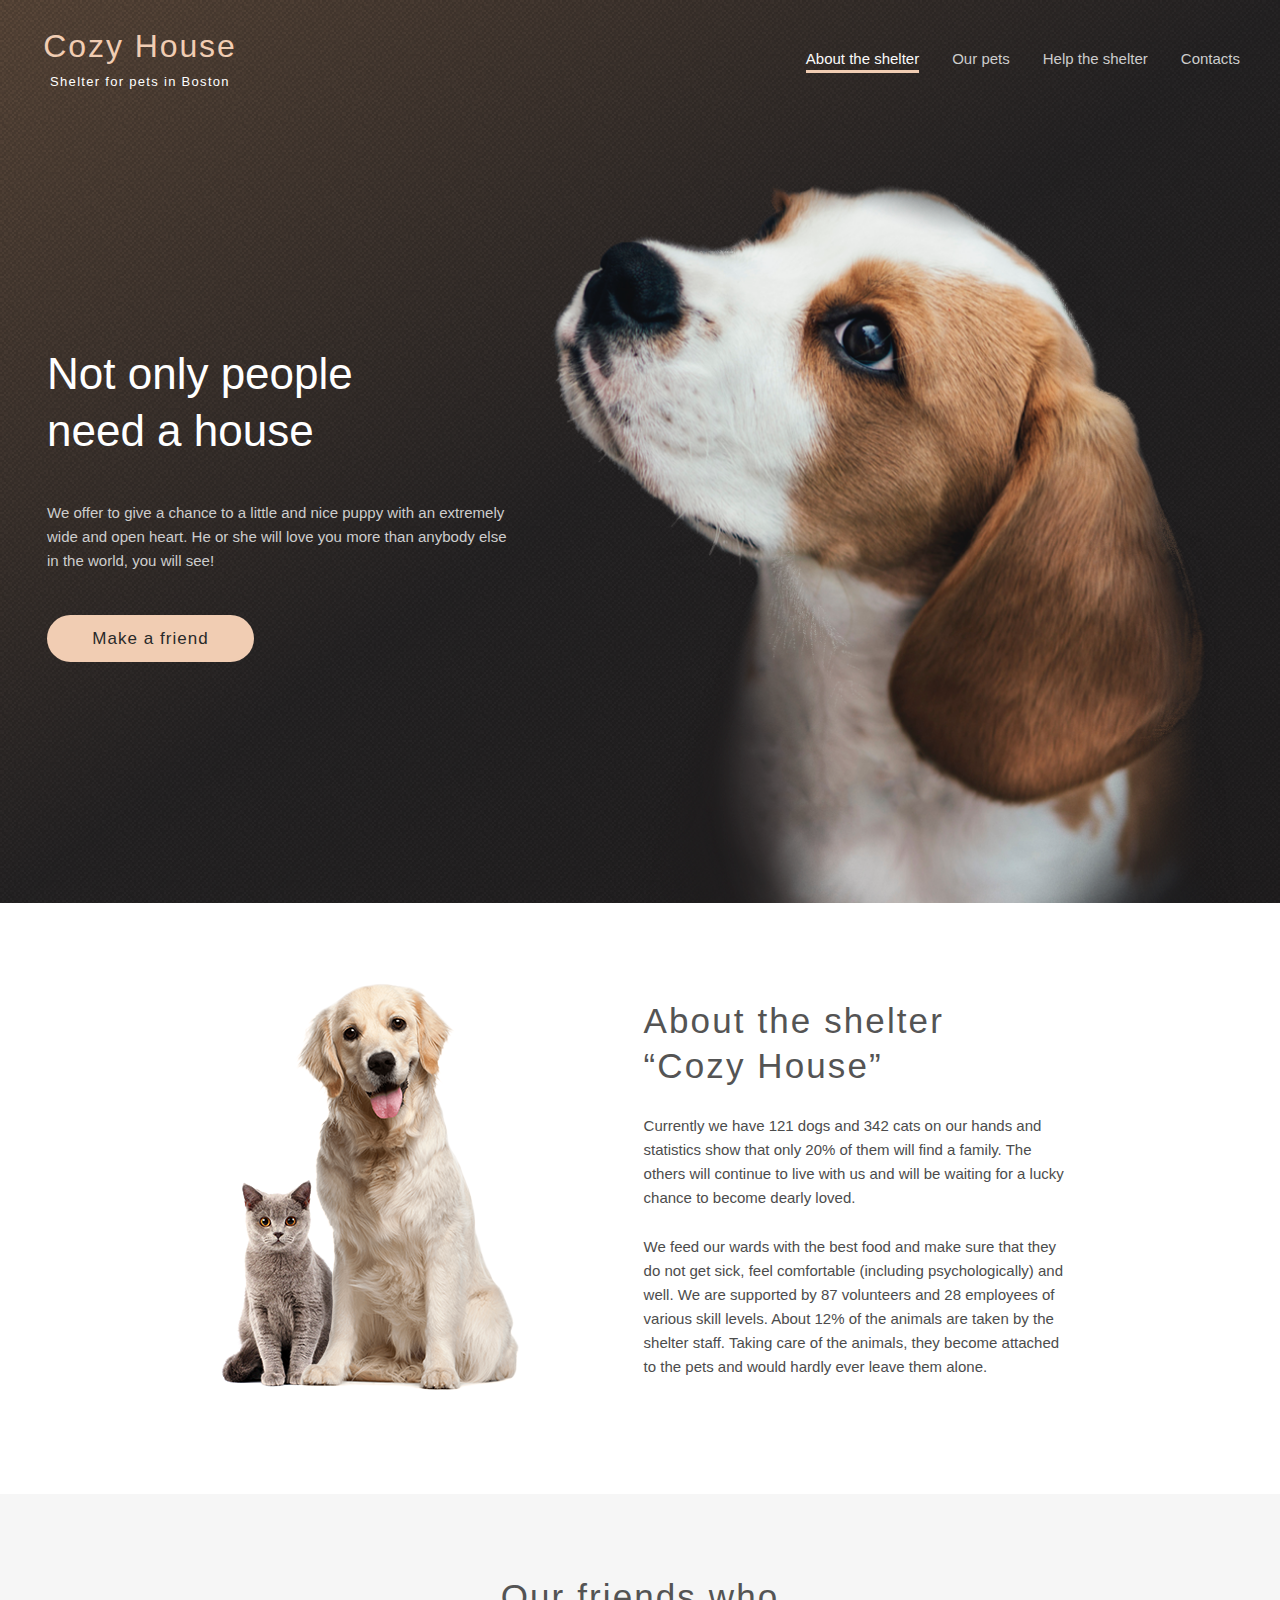
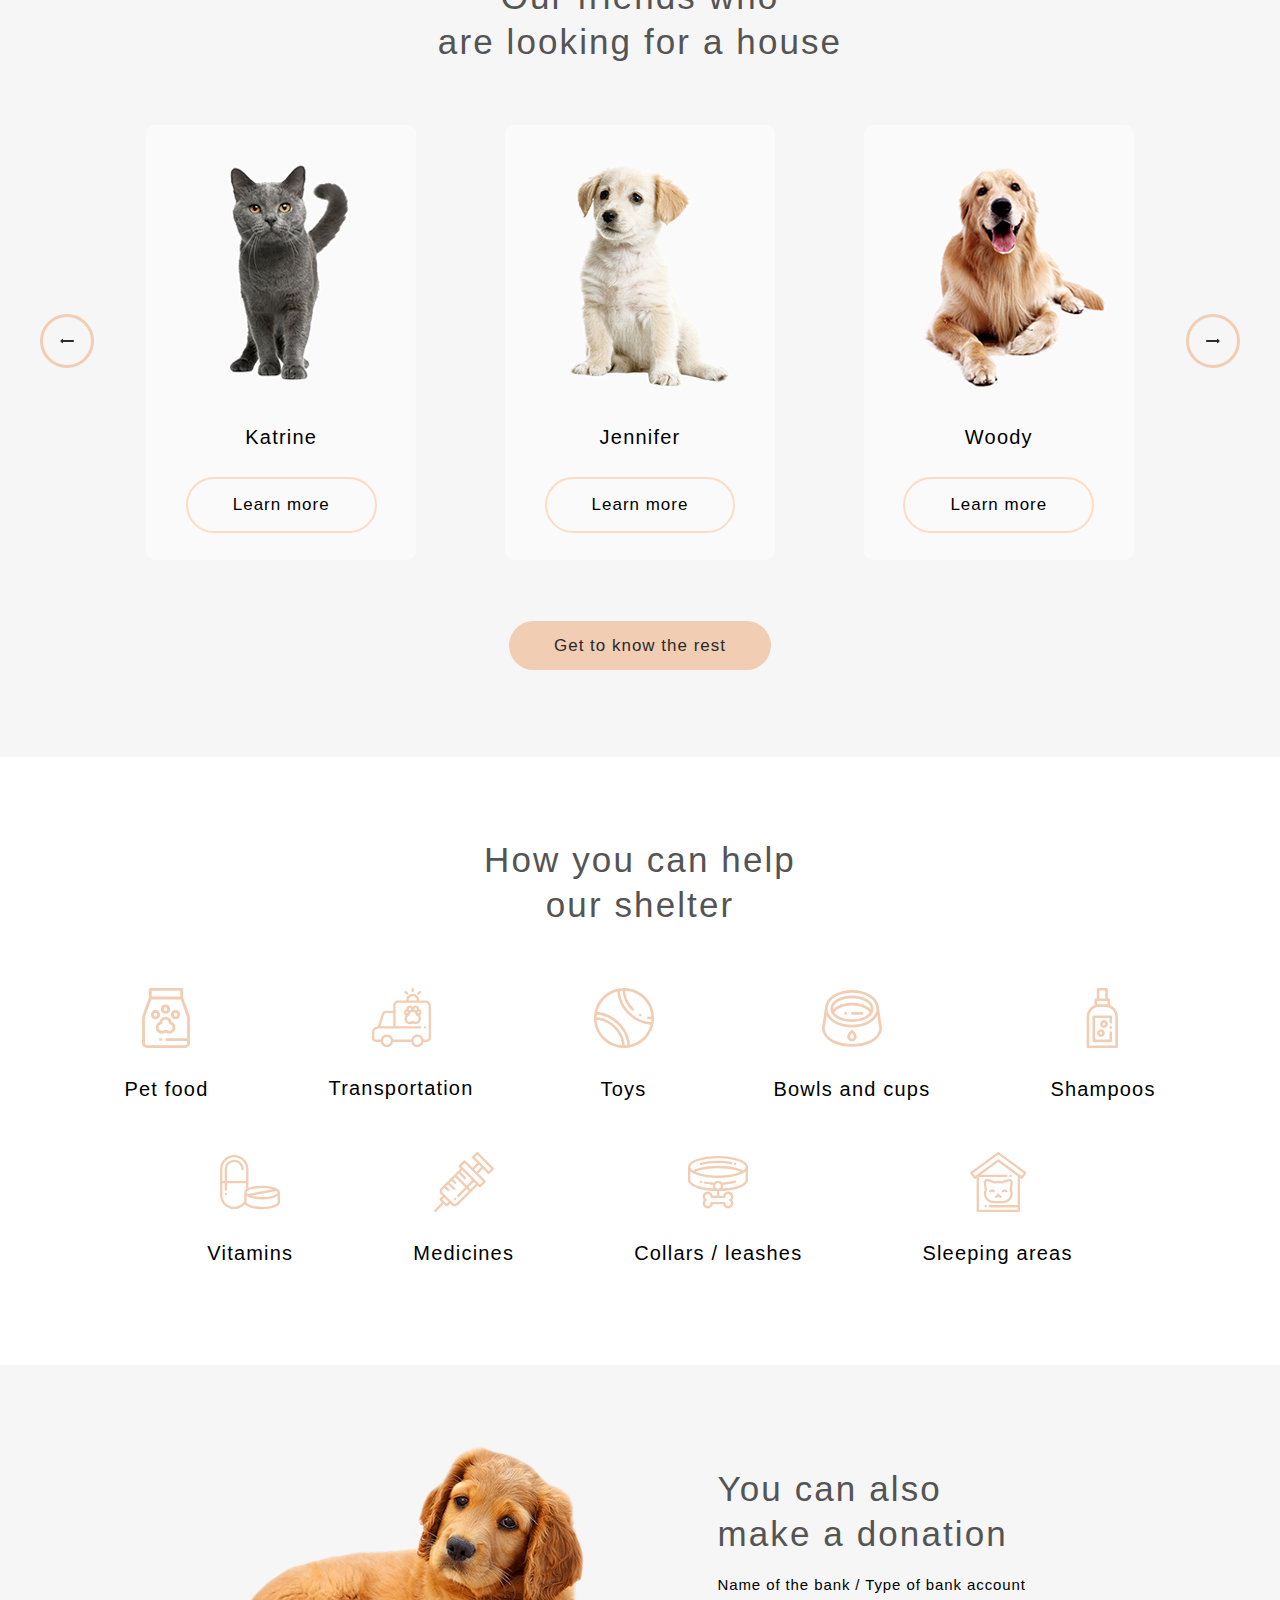
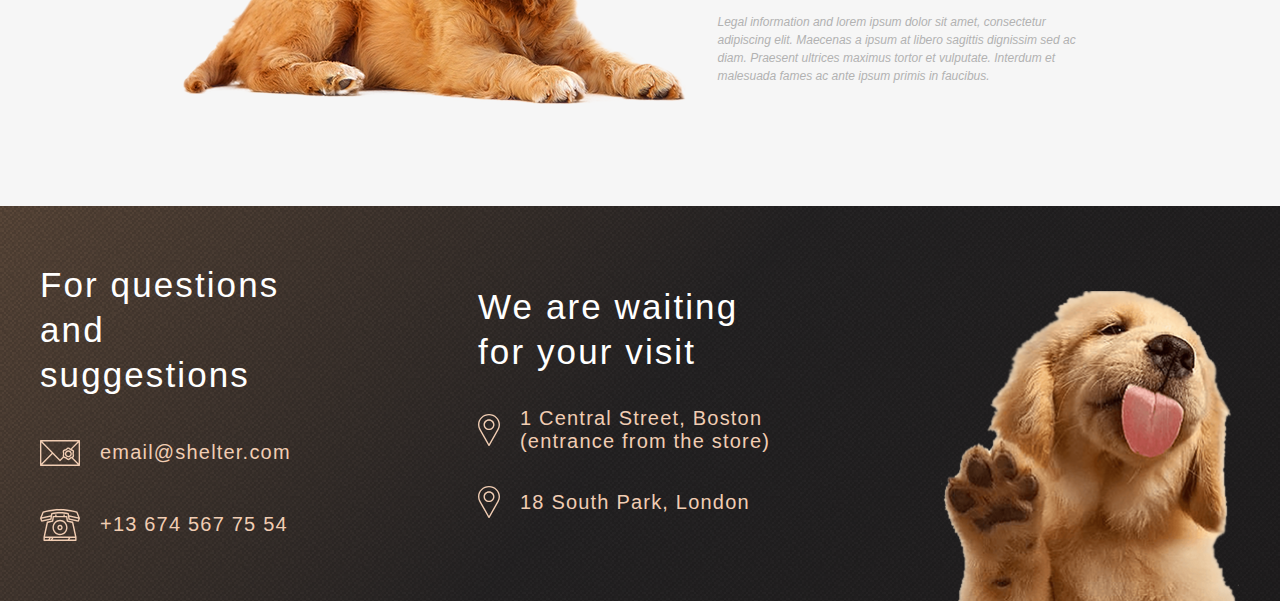
==== index.html @ 0a78c494 "feat:add adaptive for the block ourFriends 768px and update ourFriends.scss" ====
<!DOCTYPE html>
<html lang="en">
	<head>
		<meta charset="UTF-8">
		<meta http-equiv="X-UA-Compatible" content="IE=edge">
		<meta name="viewport" content="width=device-width, initial-scale=1.0">
		<title>Shelter</title>
		<link rel="icon" href="img/startScreen/start-screen-puppy.png">
		<link rel="stylesheet" href="src/styles/css/main.css">
		<script defer src="index.js"></script>
	</head>

	<body>
		<div class="wrapper">

			<section class="start__screen">
				<header class="header">
					<div class="container">
						<div class="header__wrapper">
							<div class="header__logo">
								<h1 class="header__title">Cozy House</h1>
								<p class="header__subtitle">Shelter for pets in Boston</p>
							</div>
							<nav class="menu">
								<ul class="menu__list">
									<li class="menu__item">
										<a href="#" class="menu__link active">About the shelter</a>
									</li>
									<li class="menu__item">
										<a href="index2.html" class="menu__link">Our pets</a>
									</li>
									<li class="menu__item">
										<a href="#Help" class="menu__link">Help the shelter</a>
									</li>
									<li class="menu__item">
										<a href="#Contacts" class="menu__link">Contacts</a>
									</li>
								</ul>
							</nav>
						</div>  <!-- /header__wrapper -->
					</div>  <!-- /container -->
				</header>

				<div class="start__screen__content">
					<div class="container">
						<div class="start__screen-display">
							<div class="start__screen__left">
							<h2 class="start__screen__title">Not only people need a house</h2>
							<p class="start__screen-text">We offer to give a chance to a little and nice puppy with an extremely wide and open heart. He or she will love you more than anybody else in the world, you will see!</p>
							<a href="#scrollFriends" class="start__screen-btn">Make a friend</a>
							</div>
							<div class="start__screen__right">
							<img class="start__screen__img" src="img/startScreen/start-screen-puppy.png" alt="">
							</div>
						</div>
					</div>  <!-- /container -->
				</div>  <!-- /start__screen__content -->
			</section>  <!-- /start__screen -->
			
			<main>
				<section class="about marginBlockDef">
					<div class="container">
						<div class="about__content">
							<div class="about__left">
								<img class="about__img" src="img/about/about-pets.png" alt="" >
							</div>
							<div class="about__right">
								<h3 class="about__title defaultTitle">About the shelter<br>“Cozy House”</h3>
								<p class="about__text">Currently we have 121 dogs and 342 cats on our hands and statistics show that only 20% of them will find a family. The others will continue to live with us and will be waiting for a lucky chance to become dearly loved.</p>
								<p class="about__text">We feed our wards with the best food and make sure that they do not get sick, feel comfortable (including psychologically) and well. We are supported by 87 volunteers and 28 employees of various skill levels. About 12% of the animals are taken by the shelter staff. Taking care of the animals, they become attached to the pets and would hardly ever leave them alone.</p>
							</div>
						</div>
					</div>  <!-- /container -->
				</section>

				<section class="ourFriends marginBlockDef" id="scrollFriends">
					<div class="container">
						<div class="ourFriends__content">
							<h3 class="ourFriends__title defaultTitle">
								Our friends who<br>are looking for a house</h3>
							
								<div class="ourFriends__slider">
								<div class="ourFriends__arrow-left">
									<img class="ourFriends__arrow" src="img/ourFriends/Arrow.svg" alt="">
								</div>
								<div class="ourFriends__items-position">
									<div class="ourFriends__item">
										<img class="ourFriends__item__img" src="img/ourFriends/katrine.png" alt="">
										<div class="ourFriends__item__title">Katrine</div>
										<button class="ourFriends__item__btn">Learn more</button>
									</div>
									<div class="ourFriends__item">
										<img class="ourFriends__item__img" src="img/ourFriends/jennifer.png" alt="">
										<div class="ourFriends__item__title">Jennifer</div>
										<button class="ourFriends__item__btn">Learn more</button>
									</div>
									<div class="ourFriends__item">
										<img class="ourFriends__item__img" src="img/ourFriends/woody.png" alt="">
										<div class="ourFriends__item__title">Woody</div>
										<button class="ourFriends__item__btn">Learn more</button>
									</div>
								</div>  <!-- /ourFriends__items-position -->
								<div class="ourFriends__arrow-right">
									<img class="ourFriends__arrow deg" src="img/ourFriends/Arrow.svg" alt="">
								</div>
							</div>  <!-- /ourFriends__slider -->

							<a href="index2.html" class="ourFriends__btn">Get to know the rest</a>
						</div>  <!-- /ourFriends__content -->
					</div>  <!-- /container -->
				</section>
			
				<section class="help marginBlockDef" id="Help">
					<div class="container">
						<div class="help__content">
							<h3 class="help__title defaultTitle">
								How you can help<br>our shelter</h3>
							<div class="help__list">
								<div class="help__item">
									<img class="help__item__img" src="img/help/pet-food.svg" alt="">
									<h4 class="help__item__title">Pet food</h4>
								</div>
								<div class="help__item">
									<img class="help__item__img" src="img/help/icon-transportation.svg" alt="">
									<h4 class="help__item__title">Transportation</h4>
								</div>
								<div class="help__item">
									<img class="help__item__img" src="img/help/icon-toys.svg" alt="">
									<h4 class="help__item__title">Toys</h4>
								</div>
								<div class="help__item">
									<img class="help__item__img" src="img/help/icon-bowls-and-cups.svg" alt="">
									<h4 class="help__item__title">Bowls and cups</h4>
								</div>
								<div class="help__item">
									<img class="help__item__img" src="img/help/icon-shampoos.svg" alt="">
									<h4 class="help__item__title">Shampoos</h4>
								</div>
								<div class="help__item">
									<img class="help__item__img" src="img/help/icon-vitamins.svg" alt="">
									<h4 class="help__item__title">Vitamins</h4>
								</div>
								<div class="help__item">
									<img class="help__item__img" src="img/help/icon-medicines.svg" alt="">
									<h4 class="help__item__title">Medicines</h4>
								</div>
								<div class="help__item">
									<img class="help__item__img" src="img/help/icon-collars-leashes.svg" alt="">
									<h4 class="help__item__title">Collars / leashes</h4>
								</div>
								<div class="help__item">
									<img class="help__item__img" src="img/help/icon-sleeping-area.svg" alt="">
									<h4 class="help__item__title">Sleeping areas</h4>
								</div>
							</div>  <!-- /help__list -->
						</div>  <!-- /help__content -->
					</div>  <!-- /container -->
				</section>
				
				<section class="inAddition marginBlockDef">
					<div class="container">
						<div class="inAddition__content">
							<img class="inAddition__img" src="img/donation/donationDog.png" alt="" >
							<div class="inAddition__right">
								<h3 class="inAddition__title defaultTitle">
									You can also<br>make a donation
								</h3>
								<h5 class="inAddition__subtitle">Name of the bank / Type of bank account</h5>
								<!-- <a href="#" class="inAddition__card">
									<div class="inAddition__card__content">
										<div class="inAddition__card__icon">
											<img src="img/donation/credit-card.svg" alt="">
										</div>
										<div class="inAddition__card__num">
											8380 2880 8028 8791 7435
										</div>
									</div>
								</a> -->
								<div class="inAddition__text">Legal information and lorem ipsum dolor sit amet, consectetur adipiscing elit. Maecenas a ipsum at libero sagittis dignissim sed ac diam. Praesent ultrices maximus tortor et vulputate. Interdum et malesuada fames ac ante ipsum primis in faucibus.</div>
							</div>
						</div>  <!-- /inAddition__content -->
					</div>  <!-- /container -->
				</section>
			</main>
			
			<footer class="footer" id="Contacts">
				<div class="container">
					<div class="footer__position">
						<div class="footer__content">
							<div class="footer__contacts footerBlockDef">
								<h3 class="footer__title">For questions and suggestions</h3>
								<a class="footer__linkEmail footerPosDef" href="https://www.google.com/intl/ru/gmail/about/" target="_blank">
									<img  src="img/footer/icon-email.svg" alt="">
									<span class="footerStyleDef">email@shelter.com</span>
								</a>
								<a class="footer__phone footerPosDef" href="tel:+13-674-567-75-54">
									<img src="img/footer/phone.svg" alt="">
									<span class="footerStyleDef">+13 674 567 75 54</span>
								</a>
							</div>  <!-- /footer__contacts -->

							<div class="footer__location footerBlockDef">
								<div class="footer__title">We are waiting for your visit</div>
								<a class="footer__map footerPosDef" href="https://goo.gl/maps/uizAPUXCWnjYLQ96A?coh=178572&entry=tt" target="_blank">
									<img src="img/footer/map.svg" alt="">
									<span class="footerStyleDef">1 Central Street, Boston (entrance from the store)</span>
								</a>
								<a class="footer__map footerPosDef" href="https://goo.gl/maps/QBMm5gPeqRqjn1DJ7?coh=178572&entry=tt" target="_blank">
									<img src="img/footer/map.svg" alt="">
									<span class="footerStyleDef">18 South Park, London</span>
								</a>
							</div>  <!-- /footer__location -->
						</div>  <!-- /footer__content -->
						<img class="footer__img" src="img/footer/footer-puppy.png" alt="">
					</div>  <!-- /footer__position -->
				</div>  <!-- /container -->
			</footer>

		</div>  <!-- /wrapper -->
	</body>
</html>
---- src/styles/css/main.css ----
html {
  scroll-behavior: smooth;
}

body {
  font-family: Georgia, sans-serif;
  line-height: 1;
}

* {
  padding: 0;
  margin: 0;
  border: 0;
}

*, *:before, *:after {
  box-sizing: border-box;
}

input, button, textarea {
  font-family: inherit;
}

button {
  cursor: pointer;
}

ul li {
  list-style: none;
}

h1, h2, h3, h4, h5, h6 {
  font-size: inherit;
}

a, a:visited {
  text-decoration: none;
  cursor: pointer;
}

p {
  width: auto;
}

.container {
  max-width: 1280px;
  padding: 0 40px;
  margin: 0 auto;
}

.marginBlockDef {
  padding: 80px 0 100px;
}

.defaultTitle {
  font-size: 2.1875rem;
  font-weight: 400;
  line-height: 130%;
  letter-spacing: 0.06em;
  color: #545454;
}

.deg {
  transform: rotate(180deg);
}

.footerBlockDef {
  margin-top: 16px;
}

.footerPosDef {
  display: flex;
  align-items: center;
  color: #F1CDB3;
}

.footerStyleDef {
  margin-left: 20px;
  font-size: 20px;
  font-weight: 400;
  line-height: 23px;
  letter-spacing: 0.06em;
}

.header {
  padding-top: 29px;
}
.header__wrapper {
  display: flex;
  justify-content: space-between;
  align-items: center;
}
.header__logo {
  text-align: center;
  width: 200px;
  height: 60px;
}
.header__title {
  font-size: 32px;
  line-height: 1.1;
  letter-spacing: 0.06em;
  font-weight: 400;
  color: #F1CDB3;
  margin-bottom: 11px;
}
.header__title_mainPets-color a {
  color: #545454;
}
.header__subtitle {
  font-family: Arial, sans-serif;
  color: #fff;
  font-size: 13px;
  letter-spacing: 0.1em;
}
.header__subtitle_mainPets-color a {
  color: #292929;
}

.menu__list {
  display: flex;
}
.menu__item {
  margin-right: 33px;
}
.menu__item:last-child {
  margin-right: 0;
}
.menu__item_mainPets-color {
  color: #545454;
}
.menu__link {
  font-family: Arial, sans-serif;
  font-size: 15px;
  color: #cdcdcd;
}
.menu__link:hover {
  color: #FAFAFA;
  transition: 0.3s;
}
.menu__link_mainPets-color {
  color: #545454;
}
.menu__link_mainPets-color:hover {
  color: #292929;
  transition: 0.3s;
}

.active {
  position: relative;
  color: #FAFAFA;
}
.active:after {
  content: "";
  position: absolute;
  display: block;
  margin-top: 3px;
  width: 100%;
  height: 3px;
  background-color: #F1CDB3;
}
.active_mainPets-color {
  color: #292929;
}

.start__screen {
  background: url("../../../img/header__startScreen/background__start.png"), linear-gradient(145deg, rgb(91, 72, 58), rgb(38, 36, 37), rgb(33, 31, 32));
}
.start__screen__content {
  padding-top: 60px;
}
.start__screen-display {
  display: flex;
  align-items: center;
}
.start__screen__left {
  width: 39%;
  margin: -45px 40px 0 7px;
}
.start__screen__title {
  font-size: 2.75rem;
  font-weight: 400;
  width: 85%;
  line-height: 130%;
  margin-bottom: 42px;
  color: #fff;
}
.start__screen-text {
  margin-bottom: 42px;
  font-size: 0.94rem;
  line-height: 160%;
  font-family: "Arial";
  color: #CDCDCD;
}
.start__screen-btn {
  display: block;
  width: 207px;
  padding: 15px 40px;
  border-radius: 100px;
  letter-spacing: 0.06em;
  font-size: 17px;
  text-align: center;
  color: #292929;
  background-color: #F1CDB3;
}
.start__screen-btn:hover {
  background-color: #FDDCC4;
  transition: 0.3s;
}
.start__screen__img {
  max-width: 100%;
  height: auto;
  margin-top: 34px;
  vertical-align: bottom;
}

.about__content {
  display: flex;
  justify-content: center;
  align-items: center;
}
.about__left {
  margin-left: 15%;
}
.about__img {
  height: auto;
  background-size: cover;
}
.about__right {
  margin: 0 0 0 10.3%;
}
.about__text {
  width: 71.3%;
  font-family: "Arial";
  font-size: 0.9375rem;
  color: #4C4C4C;
  margin-top: 25px;
  font-weight: 400;
  line-height: 160%;
}

.ourFriends {
  background-color: #F6F6F6;
}
.ourFriends__content {
  text-align: center;
}
.ourFriends__title {
  margin: 0 auto 60px;
}
.ourFriends__slider {
  display: flex;
  justify-content: space-between;
  align-items: center;
  margin-bottom: 75px;
}
.ourFriends__arrow {
  border: 3px solid #F1CDB3;
  padding: 21px 17px;
  border-radius: 100px;
  cursor: pointer;
}
.ourFriends__arrow:hover {
  background-color: #F1CDB3;
  transition: 0.3s;
}
.ourFriends__items-position {
  display: flex;
  gap: 0 20px;
  width: 82.3%;
  height: 435px;
  justify-content: space-between;
  overflow: hidden;
}
.ourFriends__item {
  min-width: 270px;
  border-radius: 9px;
  text-align: center;
  background-color: #FAFAFA;
}
.ourFriends__item:hover {
  background-color: #fff;
  transition: 0.3s;
}
.ourFriends__item:hover .ourFriends__item__btn {
  background-color: #FDDCC4;
  transition: 0.3s;
}
.ourFriends__item__img {
  max-width: 100%;
  height: auto;
  background-size: cover;
}
.ourFriends__item__title {
  font-size: 1.25rem;
  line-height: 23px;
  letter-spacing: 0.06em;
  margin: 28px 0;
}
.ourFriends__item__btn {
  font-size: 1.06rem;
  line-height: 22px;
  letter-spacing: 0.06em;
  padding: 15px 45px;
  margin-bottom: 30px;
  background-color: #FAFAFA;
  border: 2px solid #FDDCC4;
  border-radius: 100px;
}
.ourFriends__btn {
  font-size: 1.06rem;
  line-height: 130%;
  letter-spacing: 0.06em;
  width: 265px;
  padding: 15px 45px;
  background-color: #F1CDB3;
  color: #292929;
  border-radius: 100px;
}
.ourFriends__btn:hover {
  background-color: #FDDCC4;
  transition: 0.3s;
}

.help__title {
  text-align: center;
  margin-bottom: 60px;
}
.help__list {
  display: flex;
  flex-wrap: wrap;
  gap: 51px 120px;
  justify-content: center;
}
.help__item {
  display: flex;
  flex-direction: column;
  align-items: center;
}
.help__item__img {
  margin-bottom: 30px;
  background-size: cover;
  max-width: 60px;
}
.help__item__title {
  font-size: 20px;
  line-height: 115%;
  letter-spacing: 0.06em;
  font-weight: 400;
}

.inAddition {
  background-color: #F6F6F6;
}
.inAddition__content {
  width: 100%;
  display: flex;
  justify-content: center;
  align-items: center;
}
.inAddition__img {
  max-width: 100%;
  height: auto;
  background-size: cover;
  margin-left: -20px;
}
.inAddition__right {
  max-width: 30%;
  margin-left: 30px;
}
.inAddition__subtitle {
  font-size: 15px;
  font-weight: 400;
  line-height: 110%;
  letter-spacing: 0.06em;
  margin: 20px 0;
}
.inAddition__card {
  display: inline-block;
  background-color: #F1CDB3;
  color: #545454;
  width: 349px;
  height: 43px;
  border-radius: 9px;
  margin-bottom: 20px;
  cursor: pointer;
}
.inAddition__card:hover {
  background-color: #FDDCC4;
  transition: 0.3s;
}
.inAddition__card__content {
  display: flex;
  width: 100%;
  padding: 10px 15px;
}
.inAddition__card__num {
  font-size: 20px;
  font-weight: 400;
  line-height: 23px;
  letter-spacing: 0.06em;
  margin-left: 14px;
}
.inAddition__text {
  font-family: Arial;
  font-size: 12px;
  font-style: italic;
  font-weight: 400;
  line-height: 18px;
  color: #B2B2B2;
}

.footer {
  background: url("../../../img/header__startScreen/background__start.png"), linear-gradient(130deg, rgb(91, 72, 58), rgb(38, 36, 37), rgb(33, 31, 32));
}
.footer__position {
  display: flex;
  justify-content: space-between;
  align-items: flex-end;
}
.footer__content {
  display: flex;
  justify-content: space-between;
  align-items: center;
  width: 740px;
  padding: 40px 0 60px;
}
.footer__contacts {
  max-width: 279px;
}
.footer__title {
  font-size: 35px;
  font-weight: 400;
  line-height: 45px;
  letter-spacing: 0.06em;
  color: #fff;
}
.footer__linkEmail {
  margin: 40px 0;
}
.footer__location {
  max-width: 302px;
}
.footer__map {
  margin: 33px 0;
}
.footer__map:last-child {
  margin-bottom: 0px;
}
.footer__img {
  max-width: 100%;
  max-height: 310px;
  vertical-align: bottom;
  background-size: cover;
}

@media screen and (max-width: 1112px) {
  .ourFriends__items-position {
    flex-wrap: wrap;
  }
  .ourFriends__items-position {
    width: 581px;
  }
}
@media screen and (max-width: 1000px) {
  .about__left {
    margin-left: 10%;
  }
}
@media screen and (max-width: 900px) {
  .about__left {
    margin-left: 8%;
  }
  .about__text {
    width: 90%;
  }
}
@media screen and (max-width: 800px) {
  .container {
    padding: 0 30px;
  }
  .about__left {
    margin-left: 5%;
  }
}
@media screen and (max-width: 768px) {
  .container {
    padding: 0 30px;
  }
  .start__screen-display {
    display: block;
  }
  .start__screen__left {
    width: 65%;
    margin: 0 18.05% 105px;
  }
  .start__screen-text {
    margin-bottom: 45px;
  }
  .start__screen-btn {
    margin: 0 auto;
  }
  .start__screen__img {
    width: 80%;
    margin: 0 0 0 20%;
    height: auto;
    vertical-align: bottom;
  }
  .about__content {
    display: flex;
    flex-direction: column;
  }
  .about__left {
    order: 2;
    margin-left: 0;
  }
  .about__right {
    order: 1;
    margin: 0 20% 80px;
  }
  .about__text {
    width: 100%;
  }
}
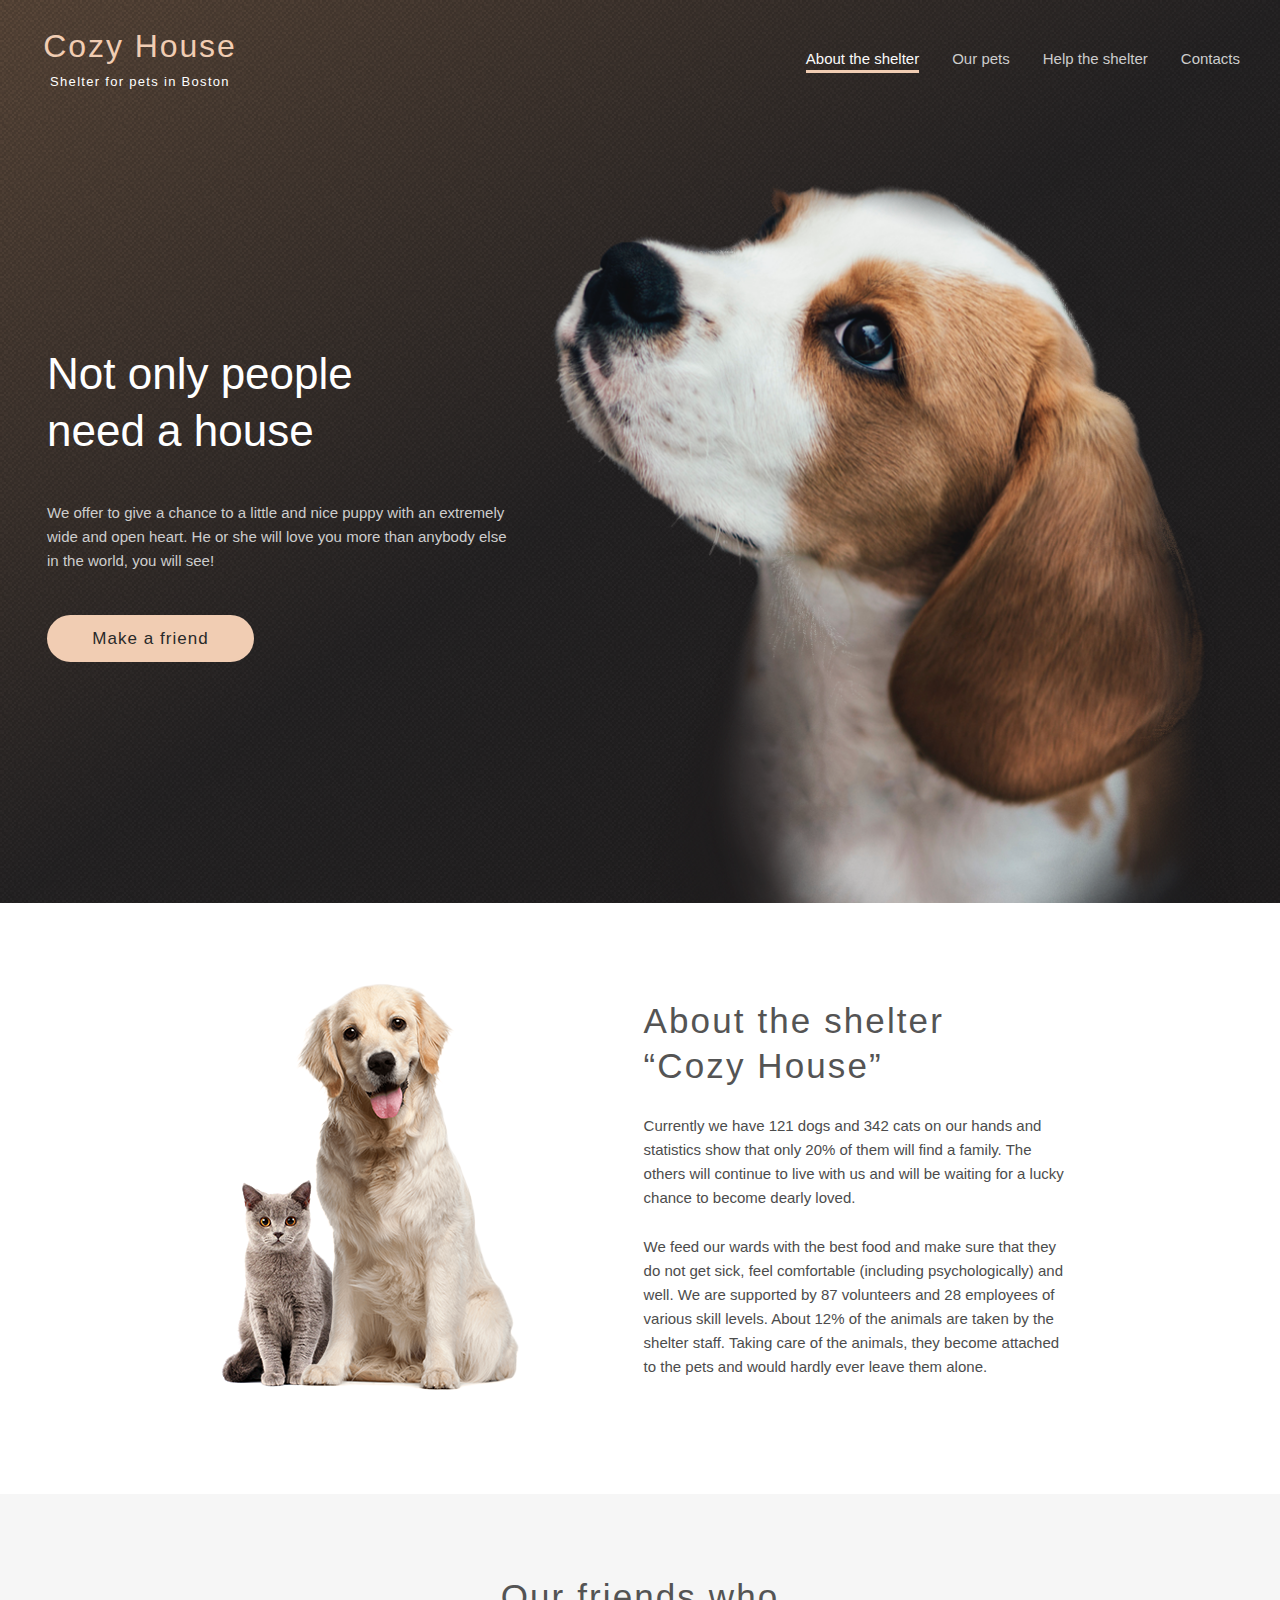
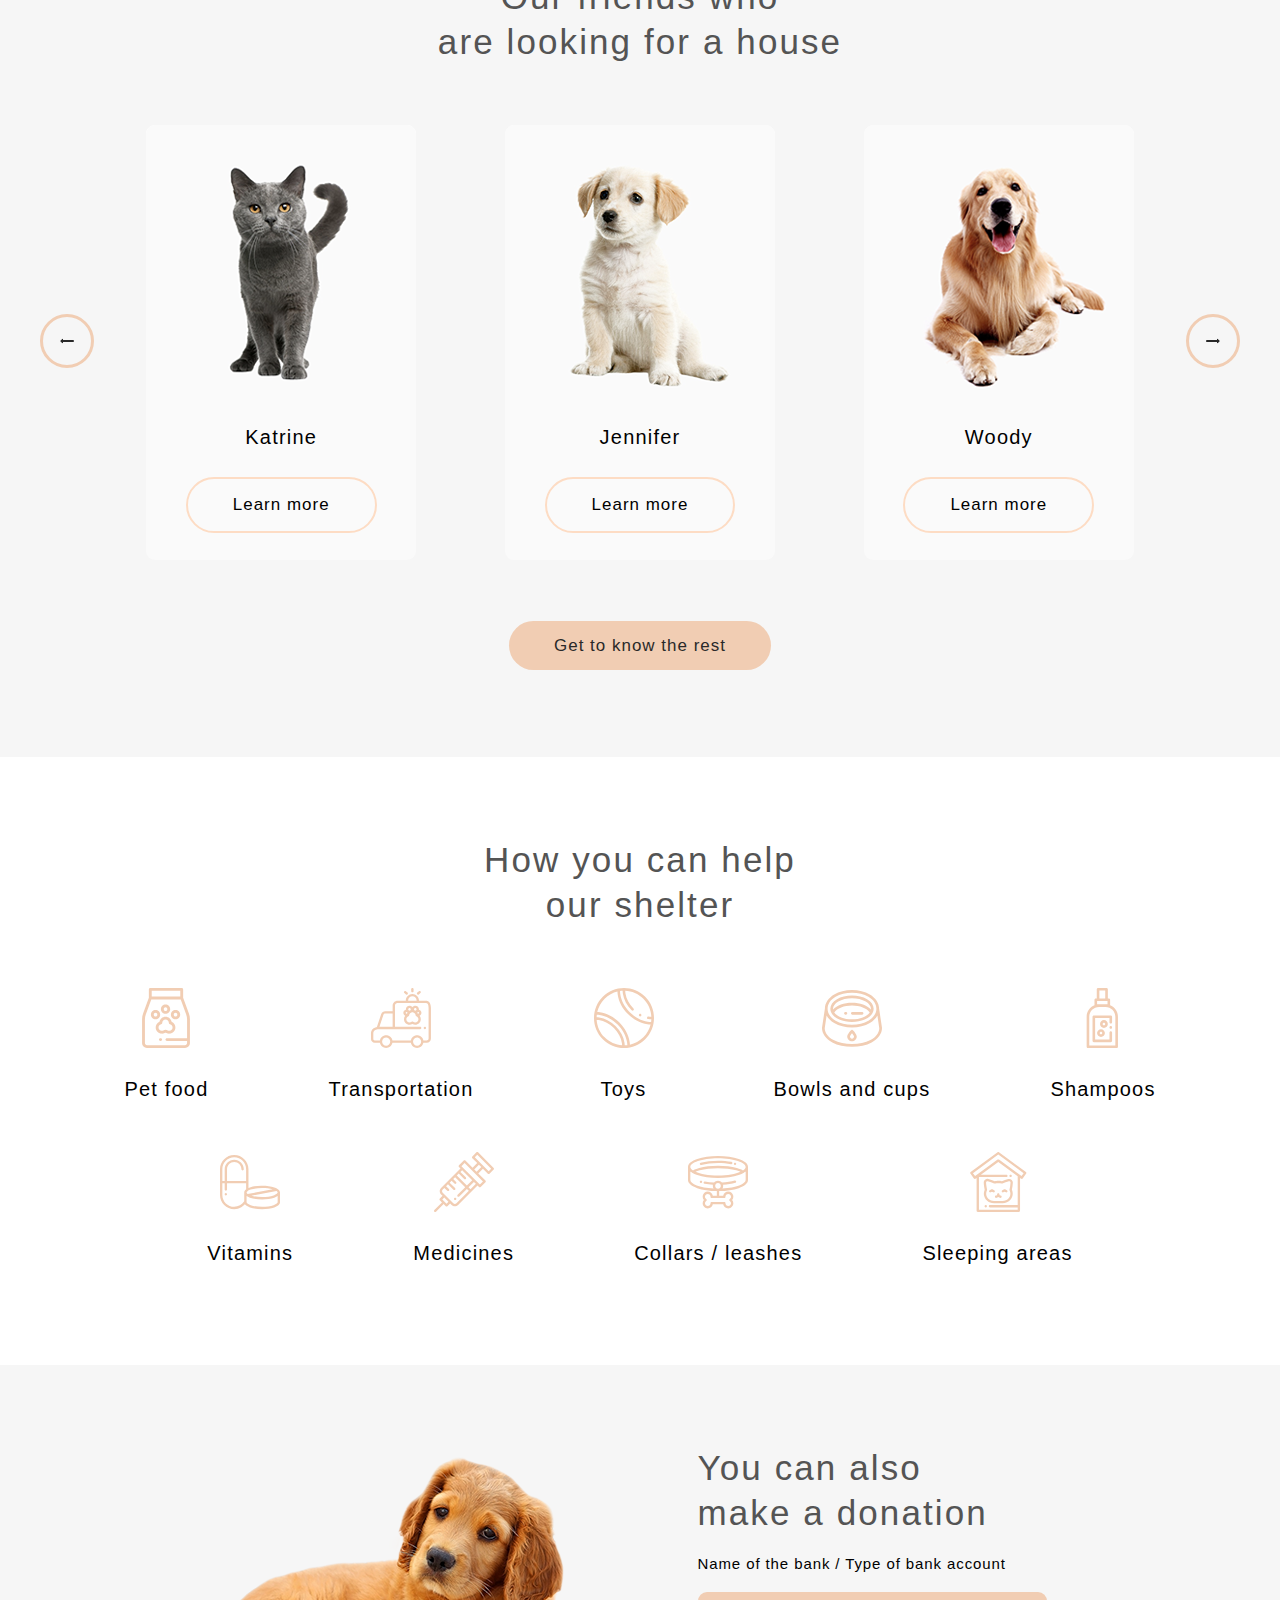
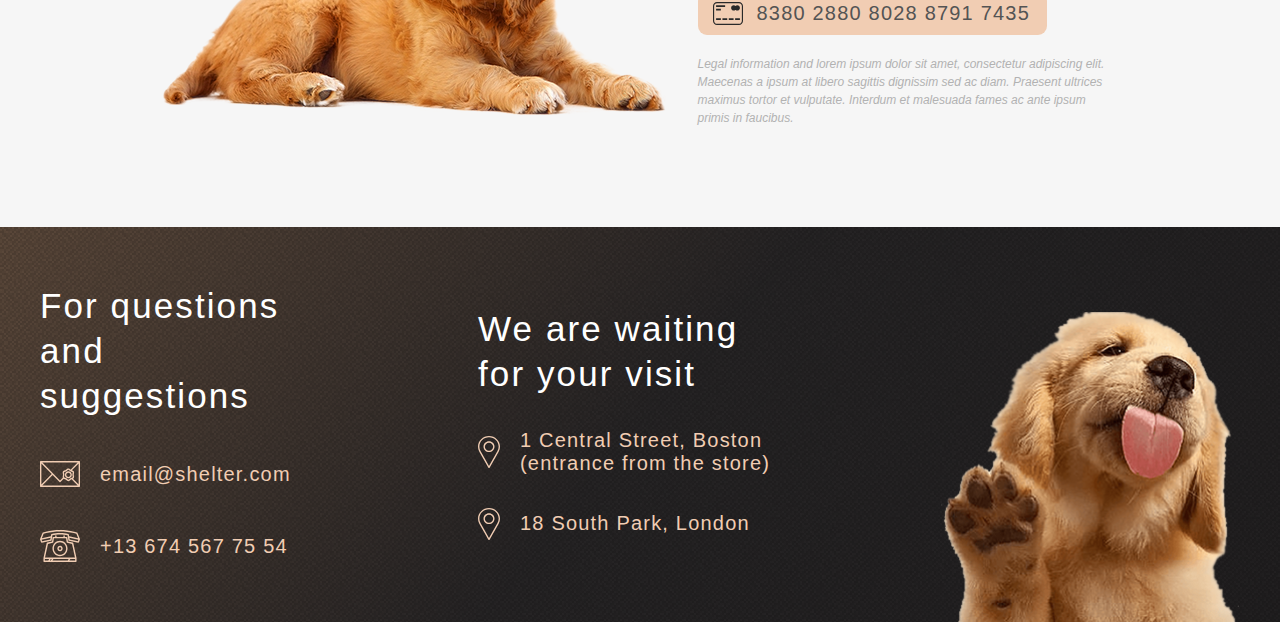
==== commit 7775de37: "feat: add adaptive for the block inAddition 768px and update _inAddition.scss" ====
--- a/index.html
+++ b/index.html
@@ -166,7 +166,7 @@
 									You can also<br>make a donation
 								</h3>
 								<h5 class="inAddition__subtitle">Name of the bank / Type of bank account</h5>
-								<!-- <a href="#" class="inAddition__card">
+								<a href="#" class="inAddition__card">
 									<div class="inAddition__card__content">
 										<div class="inAddition__card__icon">
 											<img src="img/donation/credit-card.svg" alt="">
@@ -175,7 +175,7 @@
 											8380 2880 8028 8791 7435
 										</div>
 									</div>
-								</a> -->
+								</a>
 								<div class="inAddition__text">Legal information and lorem ipsum dolor sit amet, consectetur adipiscing elit. Maecenas a ipsum at libero sagittis dignissim sed ac diam. Praesent ultrices maximus tortor et vulputate. Interdum et malesuada fames ac ante ipsum primis in faucibus.</div>
 							</div>
 						</div>  <!-- /inAddition__content -->
--- a/src/styles/css/main.css
+++ b/src/styles/css/main.css
@@ -339,10 +339,10 @@
 .help__item__img {
   margin-bottom: 30px;
   background-size: cover;
-  max-width: 60px;
+  max-width: 100%;
 }
 .help__item__title {
-  font-size: 20px;
+  font-size: 1.25rem;
   line-height: 115%;
   letter-spacing: 0.06em;
   font-weight: 400;
@@ -354,6 +354,7 @@
 .inAddition__content {
   width: 100%;
   display: flex;
+  gap: 0 30px;
   justify-content: center;
   align-items: center;
 }
@@ -361,14 +362,12 @@
   max-width: 100%;
   height: auto;
   background-size: cover;
-  margin-left: -20px;
 }
 .inAddition__right {
-  max-width: 30%;
-  margin-left: 30px;
+  width: 35%;
 }
 .inAddition__subtitle {
-  font-size: 15px;
+  font-size: 0.9375rem;
   font-weight: 400;
   line-height: 110%;
   letter-spacing: 0.06em;
@@ -394,18 +393,19 @@
   padding: 10px 15px;
 }
 .inAddition__card__num {
-  font-size: 20px;
-  font-weight: 400;
-  line-height: 23px;
+  font-size: 1.25rem;
+  font-weight: 400;
+  line-height: 1.43rem;
   letter-spacing: 0.06em;
   margin-left: 14px;
 }
 .inAddition__text {
   font-family: Arial;
-  font-size: 12px;
+  max-width: 100%;
+  font-size: 0.75rem;
   font-style: italic;
   font-weight: 400;
-  line-height: 18px;
+  line-height: 1.125rem;
   color: #B2B2B2;
 }
 
@@ -460,11 +460,37 @@
   .ourFriends__items-position {
     width: 581px;
   }
+  .help__list {
+    gap: 51px 90px;
+  }
 }
 @media screen and (max-width: 1000px) {
   .about__left {
     margin-left: 10%;
   }
+  .help__list {
+    gap: 51px 67px;
+  }
+  .inAddition__img {
+    margin-left: -40px;
+  }
+  .inAddition__content {
+    gap: 0 20px;
+  }
+}
+@media screen and (max-width: 960px) {
+  .inAddition__content {
+    flex-direction: column;
+  }
+  .inAddition__img {
+    order: 2;
+    margin-left: 2.3%;
+  }
+  .inAddition__right {
+    width: 51%;
+    order: 1;
+    margin: 0 0 60px 0;
+  }
 }
 @media screen and (max-width: 900px) {
   .about__left {
@@ -472,6 +498,12 @@
   }
   .about__text {
     width: 90%;
+  }
+  .help__item {
+    width: 26.333%;
+  }
+  .help__list {
+    gap: 51px 44px;
   }
 }
 @media screen and (max-width: 800px) {
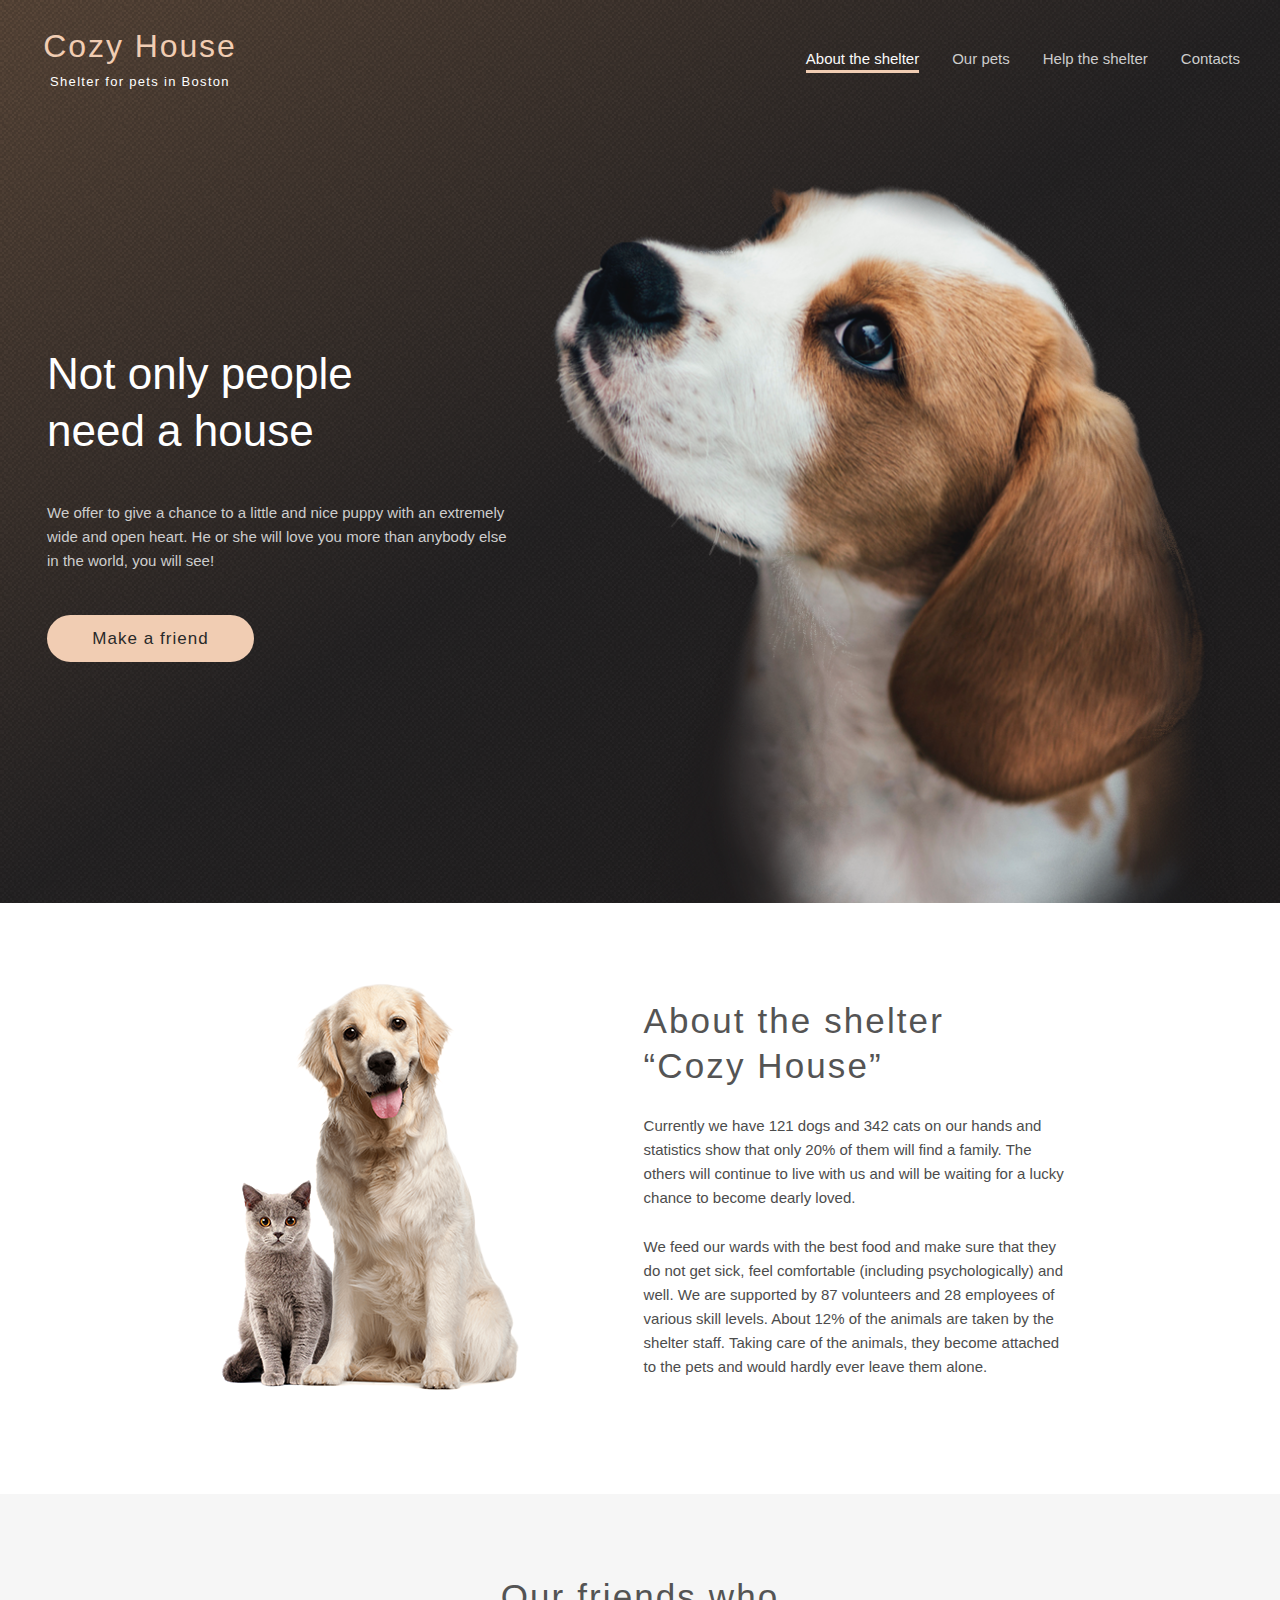
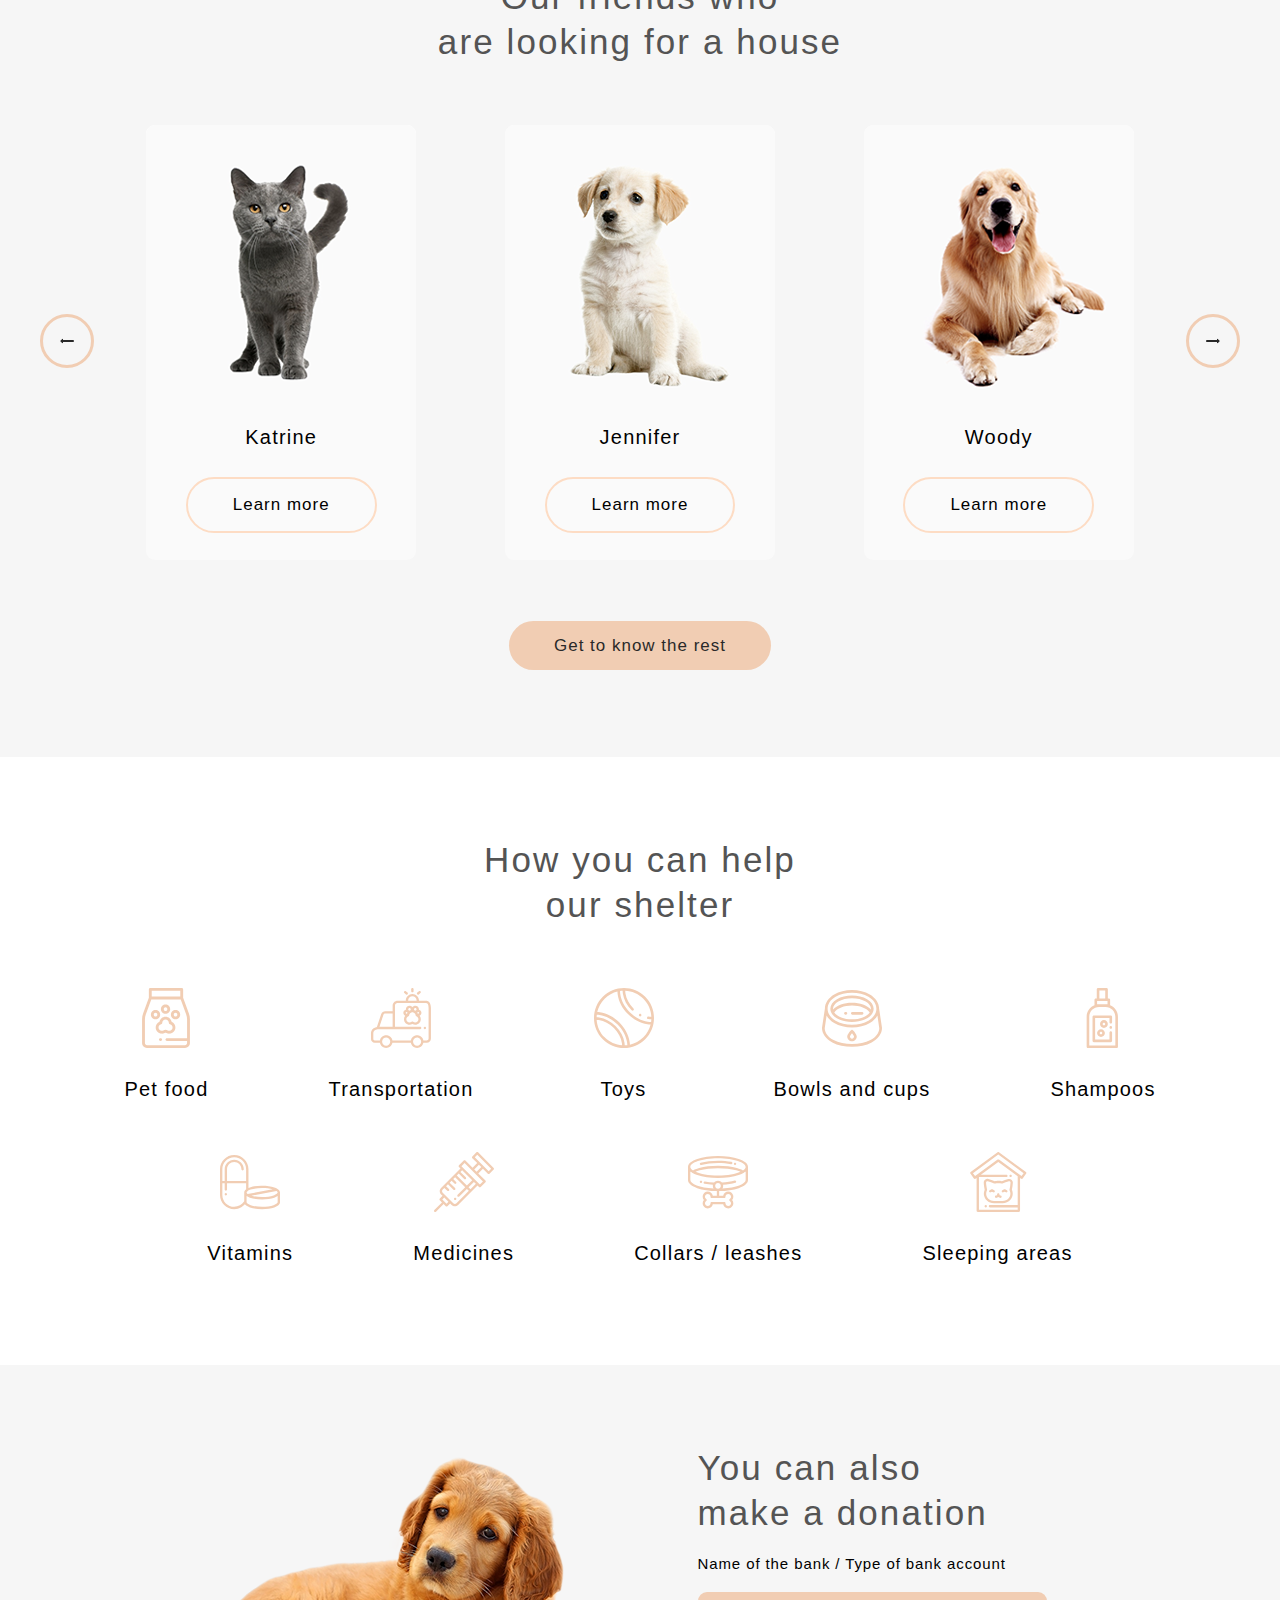
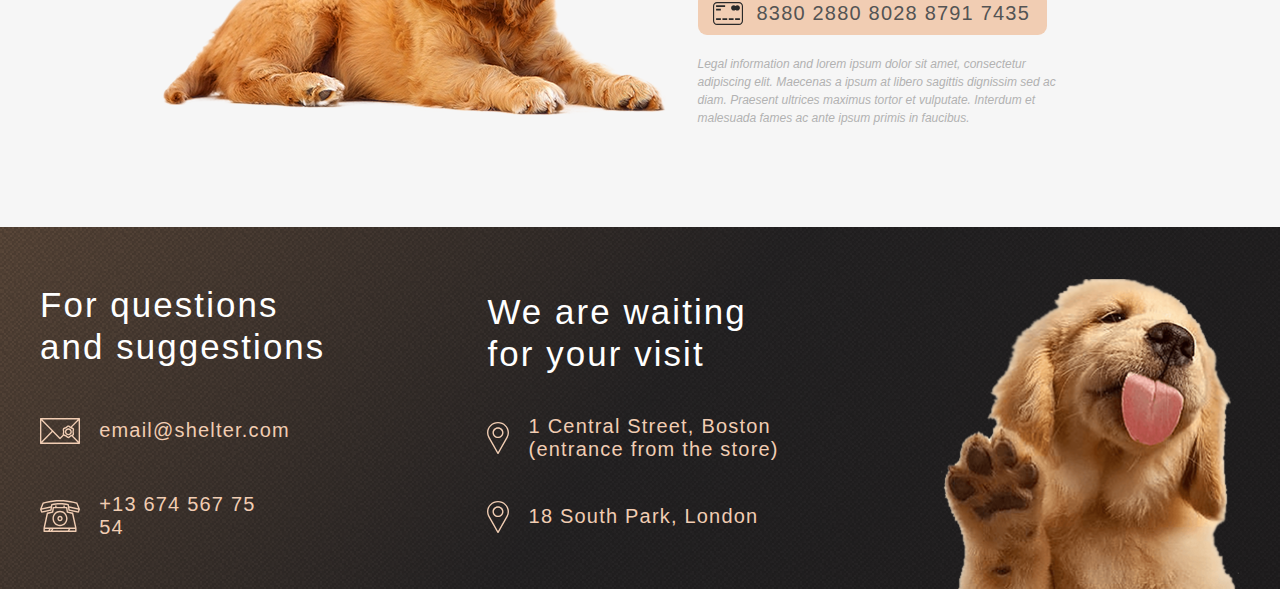
==== commit 793daea1: "feat: add adaptive for the footer 768px and update footer.scss, inAddition.scss" ====
--- a/index.html
+++ b/index.html
@@ -188,7 +188,7 @@
 					<div class="footer__position">
 						<div class="footer__content">
 							<div class="footer__contacts footerBlockDef">
-								<h3 class="footer__title">For questions and suggestions</h3>
+								<h3 class="footer__title">For questions<br>and suggestions</h3>
 								<a class="footer__linkEmail footerPosDef" href="https://www.google.com/intl/ru/gmail/about/" target="_blank">
 									<img  src="img/footer/icon-email.svg" alt="">
 									<span class="footerStyleDef">email@shelter.com</span>
@@ -200,10 +200,10 @@
 							</div>  <!-- /footer__contacts -->
 
 							<div class="footer__location footerBlockDef">
-								<div class="footer__title">We are waiting for your visit</div>
+								<div class="footer__title">We are waiting<br>for your visit</div>
 								<a class="footer__map footerPosDef" href="https://goo.gl/maps/uizAPUXCWnjYLQ96A?coh=178572&entry=tt" target="_blank">
 									<img src="img/footer/map.svg" alt="">
-									<span class="footerStyleDef">1 Central Street, Boston (entrance from the store)</span>
+									<span class="footerStyleDef">1 Central Street, Boston<br>(entrance from the store)</span>
 								</a>
 								<a class="footer__map footerPosDef" href="https://goo.gl/maps/QBMm5gPeqRqjn1DJ7?coh=178572&entry=tt" target="_blank">
 									<img src="img/footer/map.svg" alt="">
@@ -211,7 +211,9 @@
 								</a>
 							</div>  <!-- /footer__location -->
 						</div>  <!-- /footer__content -->
-						<img class="footer__img" src="img/footer/footer-puppy.png" alt="">
+						<div class="footer__img-block">
+							<img class="footer__img" src="img/footer/footer-puppy.png" alt="">
+						</div>
 					</div>  <!-- /footer__position -->
 				</div>  <!-- /container -->
 			</footer>
--- a/src/styles/css/main.css
+++ b/src/styles/css/main.css
@@ -65,7 +65,7 @@
 }
 
 .footerBlockDef {
-  margin-top: 16px;
+  margin-top: 17px;
 }
 
 .footerPosDef {
@@ -75,8 +75,8 @@
 }
 
 .footerStyleDef {
-  margin-left: 20px;
-  font-size: 20px;
+  margin-left: 1.2rem;
+  font-size: 1.25rem;
   font-weight: 400;
   line-height: 23px;
   letter-spacing: 0.06em;
@@ -401,7 +401,7 @@
 }
 .inAddition__text {
   font-family: Arial;
-  max-width: 100%;
+  width: 361px;
   font-size: 0.75rem;
   font-style: italic;
   font-weight: 400;
@@ -419,36 +419,40 @@
 }
 .footer__content {
   display: flex;
-  justify-content: space-between;
-  align-items: center;
-  width: 740px;
-  padding: 40px 0 60px;
+  align-items: center;
+  width: 75%;
+  padding: 40px 0 50px;
 }
 .footer__contacts {
-  max-width: 279px;
+  margin-right: 18%;
 }
 .footer__title {
-  font-size: 35px;
-  font-weight: 400;
-  line-height: 45px;
+  font-size: 2.18rem;
+  font-weight: 400;
+  line-height: 1.2;
   letter-spacing: 0.06em;
   color: #fff;
 }
 .footer__linkEmail {
-  margin: 40px 0;
-}
-.footer__location {
-  max-width: 302px;
+  width: 251px;
+  margin: 2.9rem 0;
+}
+.footer__phone {
+  width: 239px;
 }
 .footer__map {
-  margin: 33px 0;
+  width: 302px;
+  margin: 2.5rem 0;
 }
 .footer__map:last-child {
   margin-bottom: 0px;
 }
+.footer__img-block {
+  min-width: 25%;
+}
 .footer__img {
   max-width: 100%;
-  max-height: 310px;
+  max-height: 92.2%;
   vertical-align: bottom;
   background-size: cover;
 }
@@ -463,6 +467,9 @@
   .help__list {
     gap: 51px 90px;
   }
+  .footer__contacts {
+    margin-right: 8%;
+  }
 }
 @media screen and (max-width: 1000px) {
   .about__left {
@@ -476,6 +483,18 @@
   }
   .inAddition__content {
     gap: 0 20px;
+  }
+  .footer__position {
+    flex-wrap: wrap;
+  }
+  .footer__content {
+    width: 100%;
+    justify-content: space-around;
+    margin: 0 32px 3px;
+  }
+  .footer__img-block {
+    width: 100%;
+    text-align: center;
   }
 }
 @media screen and (max-width: 960px) {
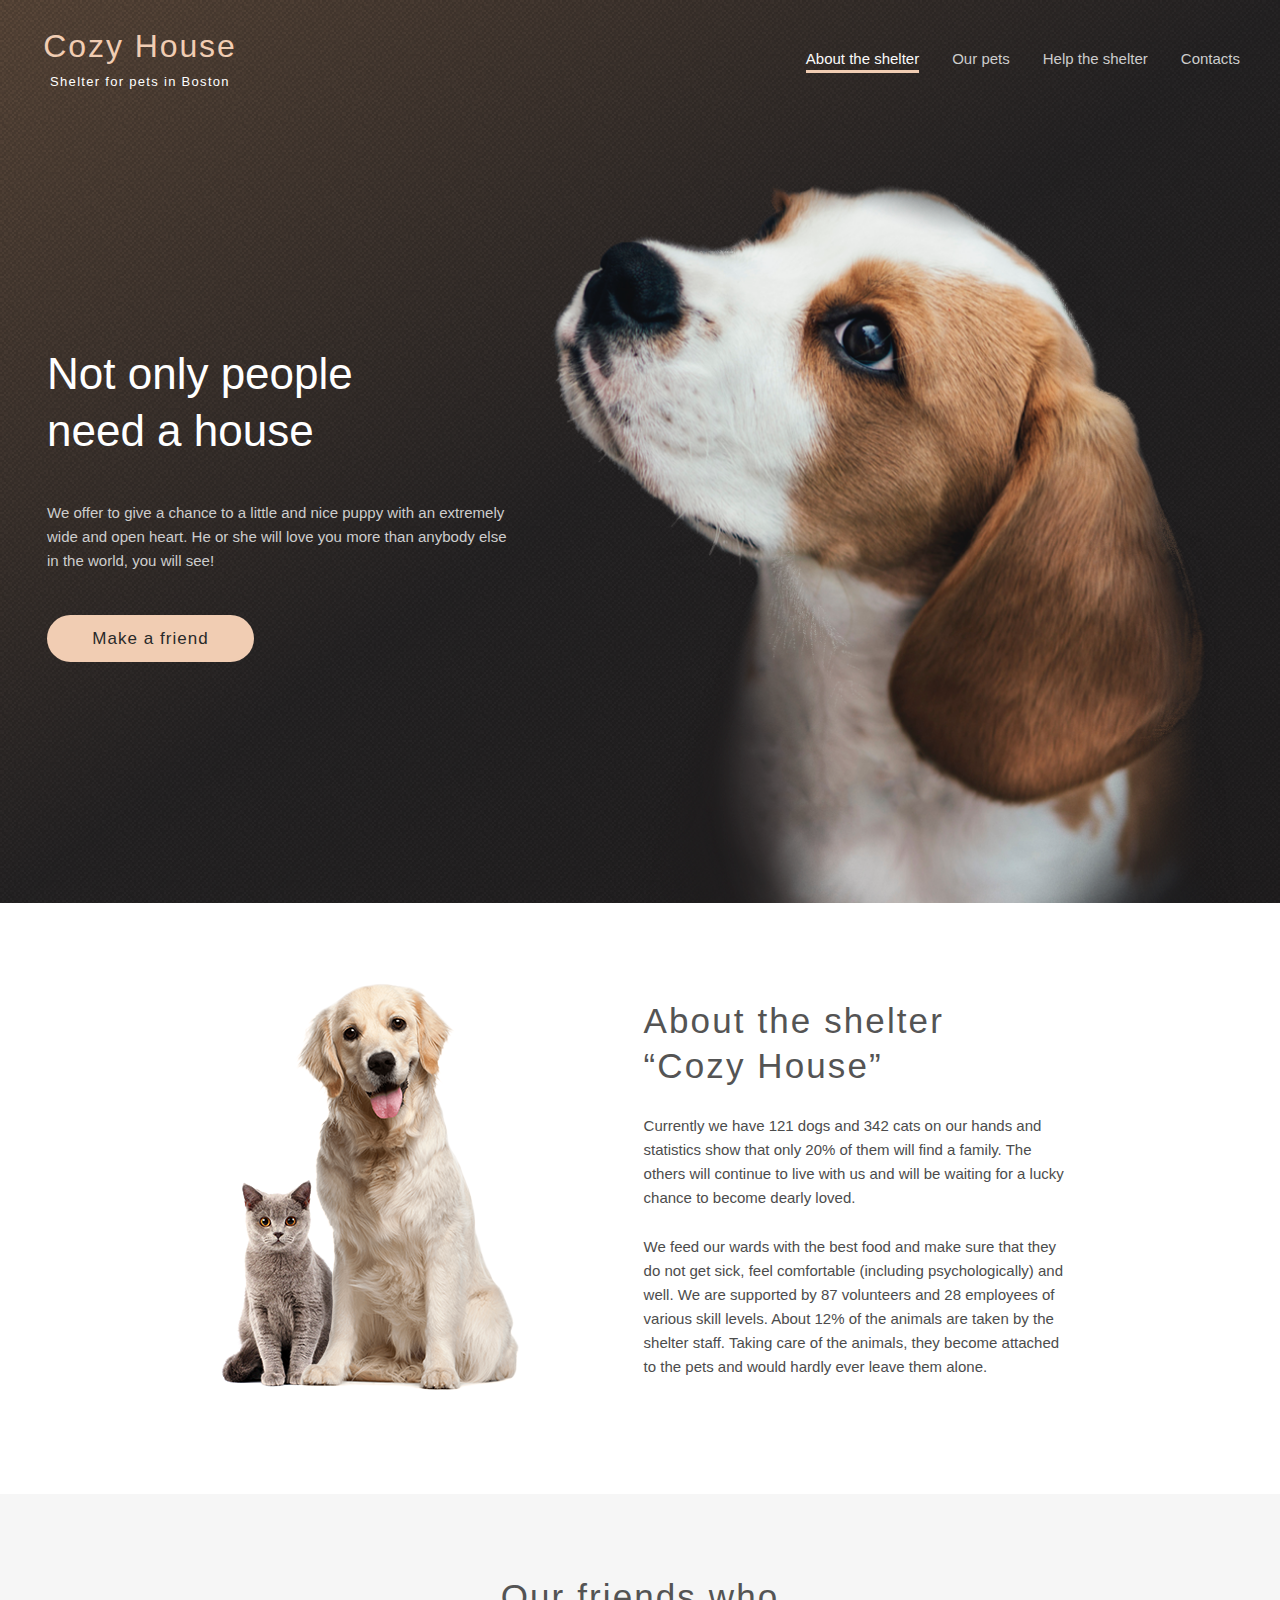
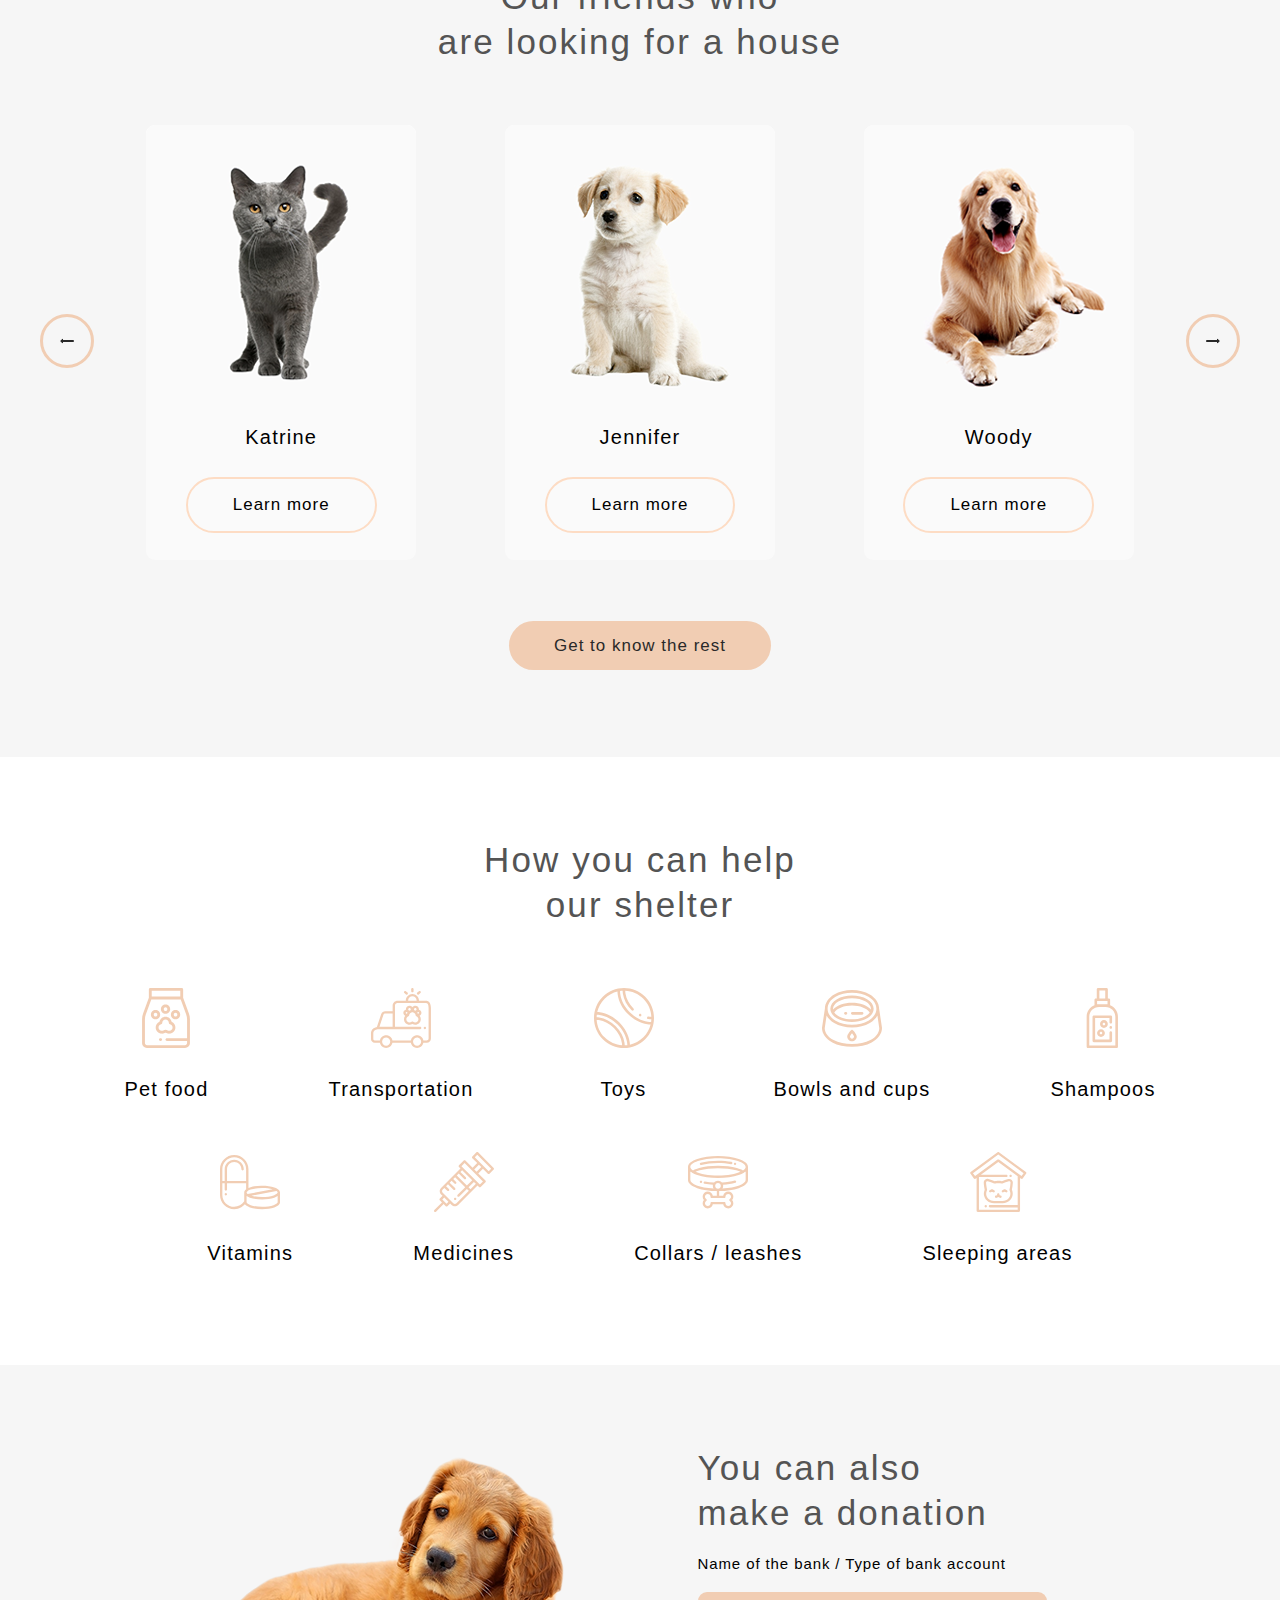
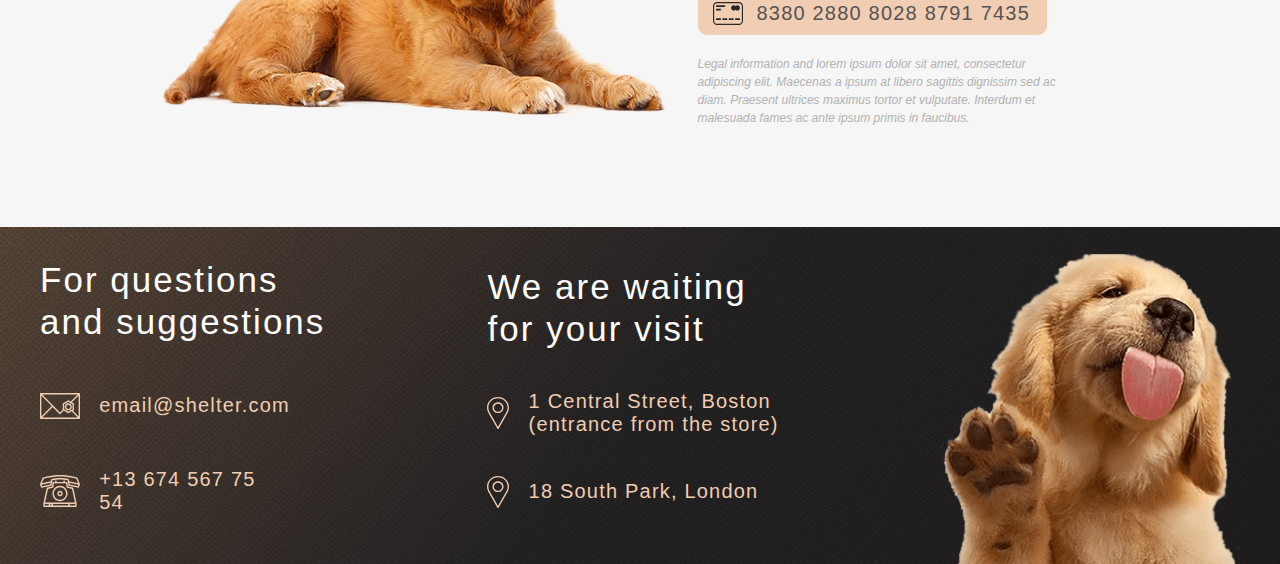
==== commit 0b1b3271: "feat: add adaptive for the header and  block startScreen 320px and add burger icon" ====
--- a/index.html
+++ b/index.html
@@ -37,6 +37,9 @@
 									</li>
 								</ul>
 							</nav>
+							<div class="menu__icon">
+								<span class="span__burger1"></span>
+							</div>
 						</div>  <!-- /header__wrapper -->
 					</div>  <!-- /container -->
 				</header>
--- a/src/styles/css/main.css
+++ b/src/styles/css/main.css
@@ -143,6 +143,10 @@
 .menu__link_mainPets-color:hover {
   color: #292929;
   transition: 0.3s;
+}
+
+.menu__icon {
+  display: none;
 }
 
 .active {
@@ -421,7 +425,7 @@
   display: flex;
   align-items: center;
   width: 75%;
-  padding: 40px 0 50px;
+  padding: 15px 0 50px;
 }
 .footer__contacts {
   margin-right: 18%;
@@ -457,6 +461,12 @@
   background-size: cover;
 }
 
+@media screen and (max-width: 1279px) {
+  .ourPets__slider {
+    height: 1400px;
+    justify-content: center;
+  }
+}
 @media screen and (max-width: 1112px) {
   .ourFriends__items-position {
     flex-wrap: wrap;
@@ -495,6 +505,10 @@
   .footer__img-block {
     width: 100%;
     text-align: center;
+  }
+  .ourPets__slider {
+    -moz-column-gap: 36px;
+         column-gap: 36px;
   }
 }
 @media screen and (max-width: 960px) {
@@ -509,6 +523,17 @@
     width: 51%;
     order: 1;
     margin: 0 0 60px 0;
+  }
+  .ourPets__title {
+    margin-bottom: 28px;
+  }
+  .ourPets__slider {
+    height: 1395px;
+    overflow: hidden;
+    justify-content: center;
+  }
+  .nav {
+    margin: 10px auto 0;
   }
 }
 @media screen and (max-width: 900px) {
@@ -571,4 +596,79 @@
   .about__text {
     width: 100%;
   }
+}
+@media screen and (max-width: 710px) {
+  .menu__item {
+    margin-right: 18px;
+  }
+}
+@media screen and (max-width: 670px) {
+  .menu {
+    display: none;
+  }
+  .menu__icon {
+    display: block;
+    position: relative;
+    width: 30px;
+    height: 30px;
+    margin-top: 11px;
+    cursor: pointer;
+  }
+  .menu__icon::before {
+    content: "";
+    position: absolute;
+    top: 0;
+    left: 0;
+    height: 10%;
+    width: 100%;
+    border-radius: 10px;
+    background-color: #F1CDB3;
+  }
+  .menu__icon .span__burger1 {
+    position: absolute;
+    top: 35%;
+    left: 0;
+    height: 10%;
+    width: 100%;
+    border-radius: 10px;
+    background-color: #F1CDB3;
+    transform: scale(1) translate(0, -35%);
+  }
+  .menu__icon::after {
+    content: "";
+    position: absolute;
+    left: 0;
+    bottom: 25%;
+    height: 10%;
+    width: 100%;
+    border-radius: 10px;
+    background-color: #F1CDB3;
+  }
+  .start__screen__title {
+    width: 100%;
+  }
+}
+@media screen and (max-width: 420px) {
+  .start__screen__left {
+    width: 75%;
+    margin: 0 12.05% 105px;
+  }
+}
+@media screen and (max-width: 376px) {
+  .container {
+    padding: 0 10px;
+  }
+  .header__wrapper {
+    margin: 0 10px;
+  }
+  .start__screen__left {
+    width: 100%;
+    margin: 0 auto 105px;
+    text-align: center;
+  }
+  .start__screen__title {
+    font-size: 1.56rem;
+    letter-spacing: 0.06em;
+    padding: 0 50px;
+  }
 }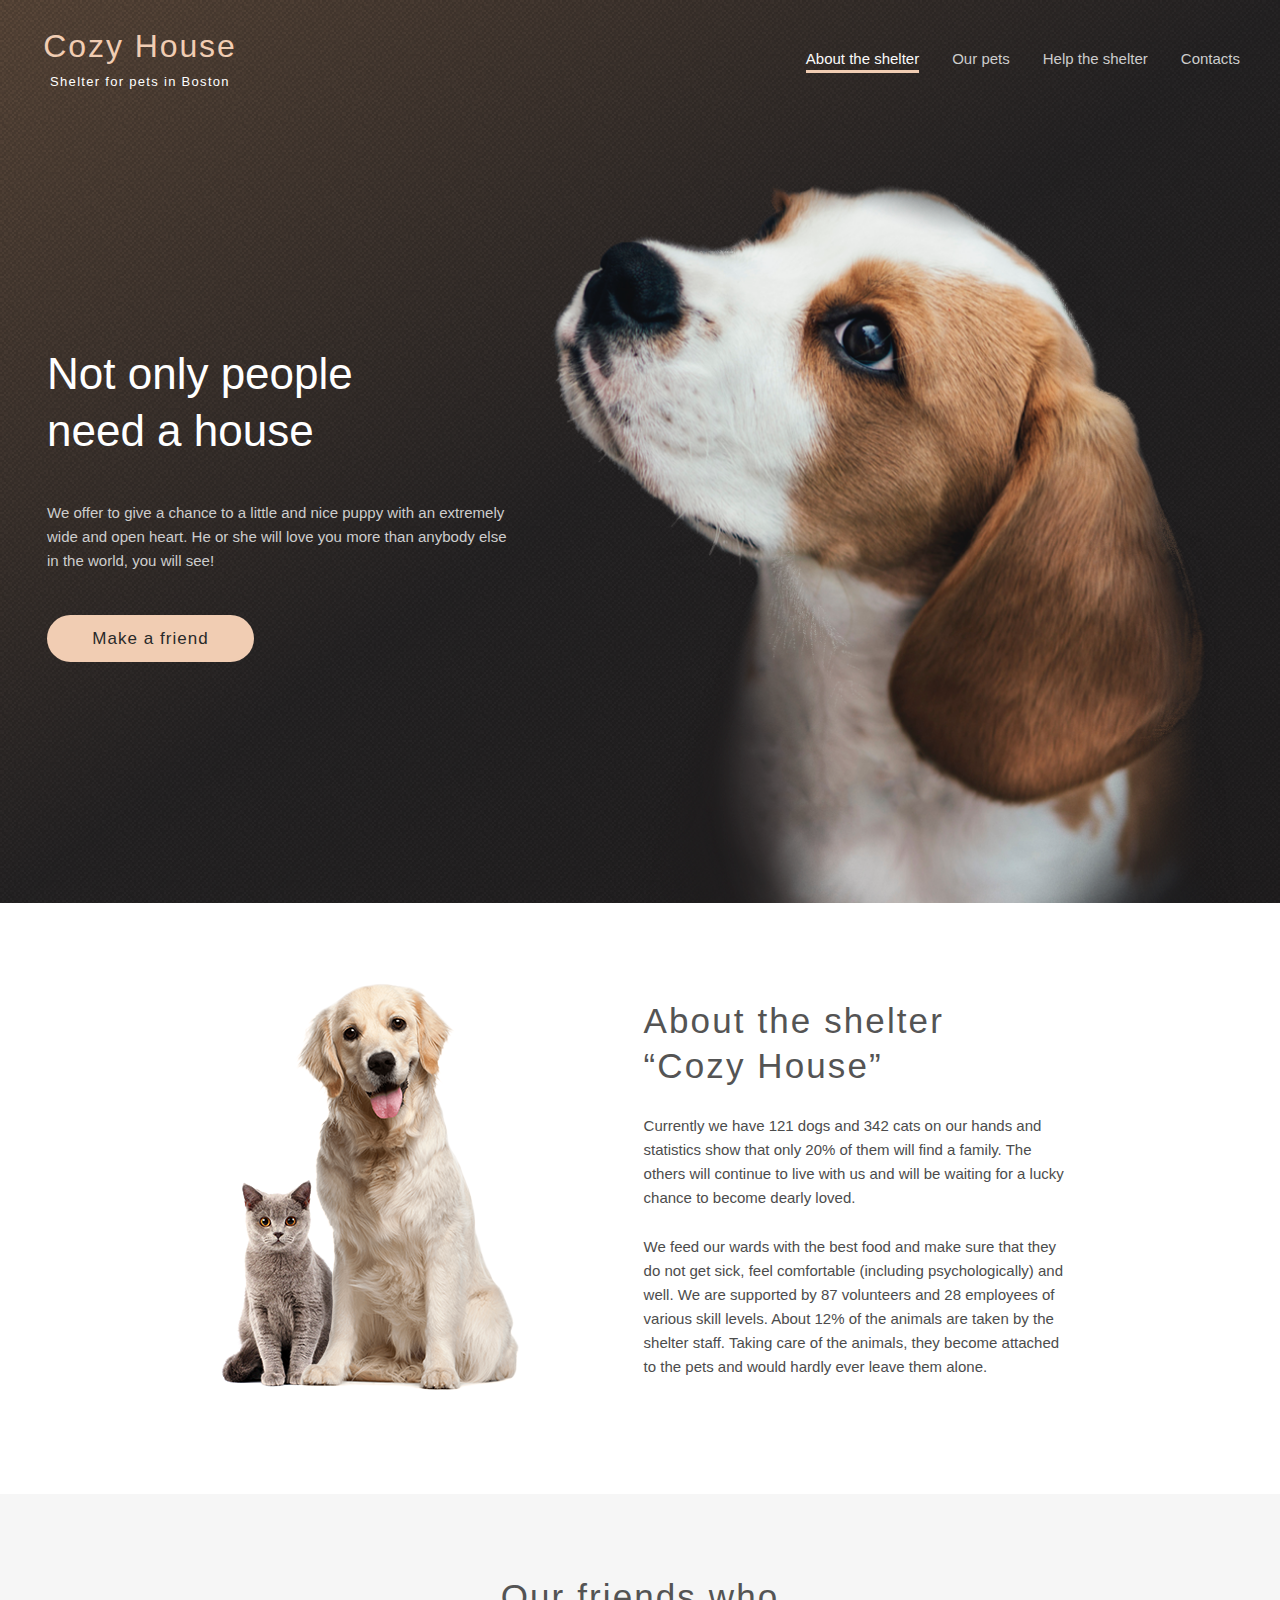
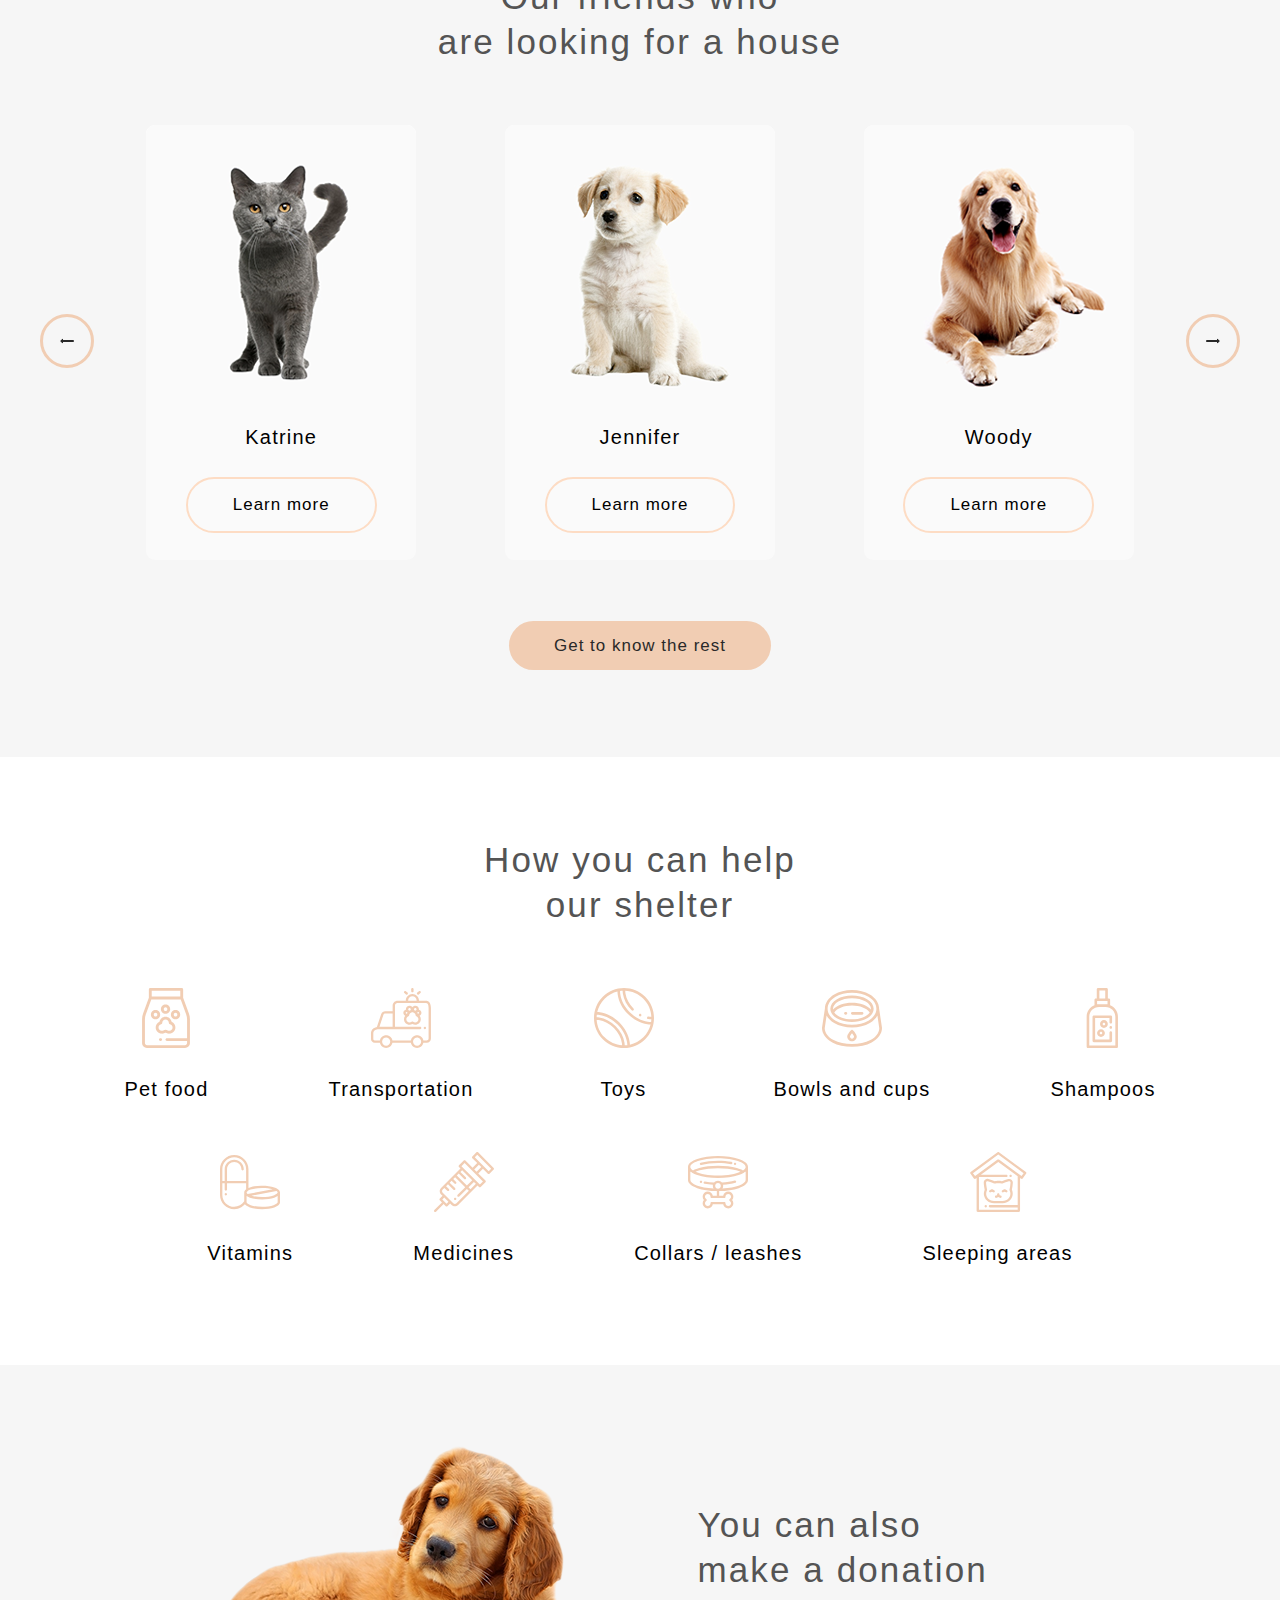
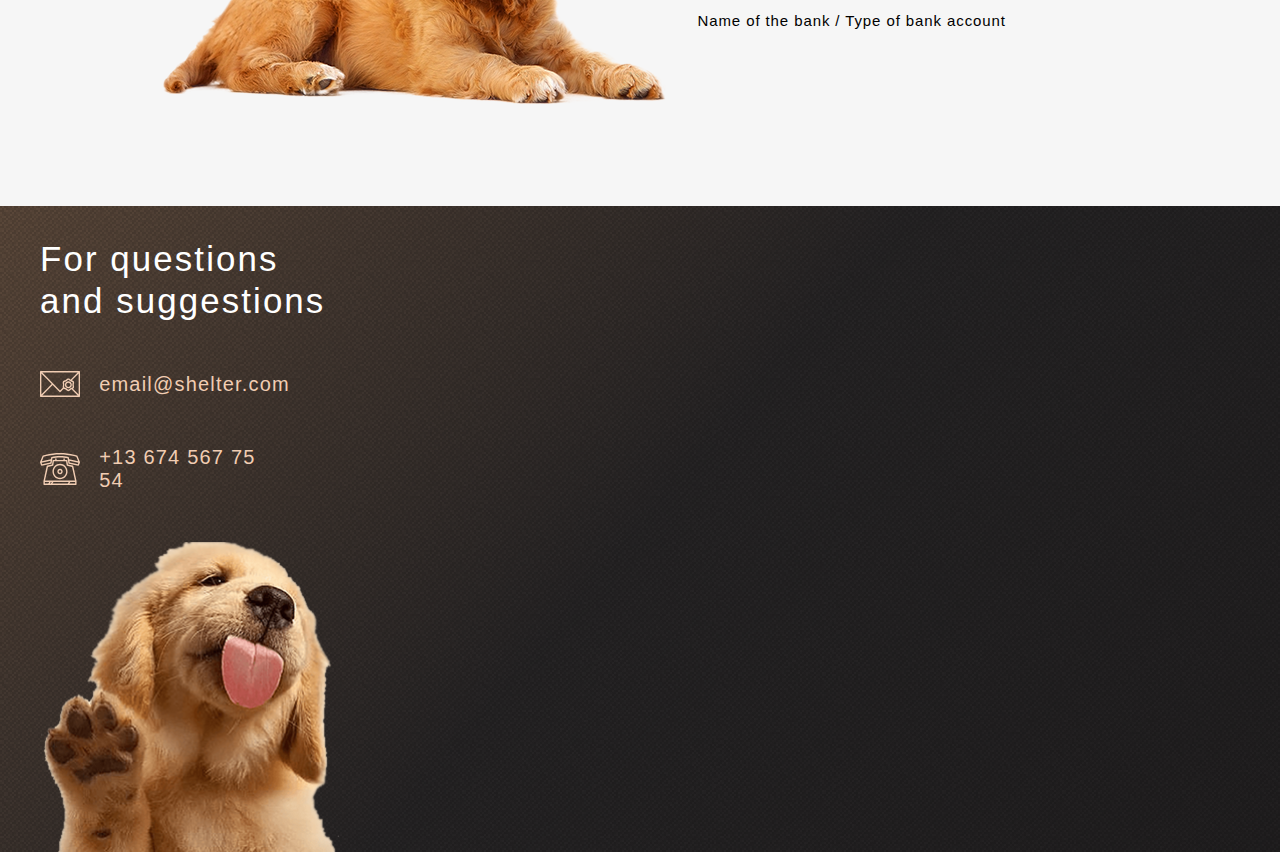
==== commit f0d850fb: "feat:add adaptive for the block about 320px" ====
--- a/index.html
+++ b/index.html
@@ -169,7 +169,7 @@
 									You can also<br>make a donation
 								</h3>
 								<h5 class="inAddition__subtitle">Name of the bank / Type of bank account</h5>
-								<a href="#" class="inAddition__card">
+								<!-- <a href="#" class="inAddition__card">
 									<div class="inAddition__card__content">
 										<div class="inAddition__card__icon">
 											<img src="img/donation/credit-card.svg" alt="">
@@ -180,7 +180,7 @@
 									</div>
 								</a>
 								<div class="inAddition__text">Legal information and lorem ipsum dolor sit amet, consectetur adipiscing elit. Maecenas a ipsum at libero sagittis dignissim sed ac diam. Praesent ultrices maximus tortor et vulputate. Interdum et malesuada fames ac ante ipsum primis in faucibus.</div>
-							</div>
+							</div> -->
 						</div>  <!-- /inAddition__content -->
 					</div>  <!-- /container -->
 				</section>
@@ -202,7 +202,7 @@
 								</a>
 							</div>  <!-- /footer__contacts -->
 
-							<div class="footer__location footerBlockDef">
+							<!-- <div class="footer__location footerBlockDef">
 								<div class="footer__title">We are waiting<br>for your visit</div>
 								<a class="footer__map footerPosDef" href="https://goo.gl/maps/uizAPUXCWnjYLQ96A?coh=178572&entry=tt" target="_blank">
 									<img src="img/footer/map.svg" alt="">
@@ -211,7 +211,7 @@
 								<a class="footer__map footerPosDef" href="https://goo.gl/maps/QBMm5gPeqRqjn1DJ7?coh=178572&entry=tt" target="_blank">
 									<img src="img/footer/map.svg" alt="">
 									<span class="footerStyleDef">18 South Park, London</span>
-								</a>
+								</a> -->
 							</div>  <!-- /footer__location -->
 						</div>  <!-- /footer__content -->
 						<div class="footer__img-block">
--- a/src/styles/css/main.css
+++ b/src/styles/css/main.css
@@ -647,16 +647,28 @@
   .start__screen__title {
     width: 100%;
   }
+  .about__right {
+    margin: 0 13% 80px;
+  }
 }
 @media screen and (max-width: 420px) {
   .start__screen__left {
     width: 75%;
     margin: 0 12.05% 105px;
   }
+  .about__right {
+    margin: 0 5% 80px;
+  }
 }
 @media screen and (max-width: 376px) {
   .container {
     padding: 0 10px;
+  }
+  .marginBlockDef {
+    padding: 40px 0;
+  }
+  .defaultTitle {
+    font-size: 1.56rem;
   }
   .header__wrapper {
     margin: 0 10px;
@@ -671,4 +683,14 @@
     letter-spacing: 0.06em;
     padding: 0 50px;
   }
+  .about__content {
+    text-align: center;
+  }
+  .about__img {
+    max-width: 260px;
+  }
+  .about__right {
+    width: 100%;
+    margin: 0 0 40px;
+  }
 }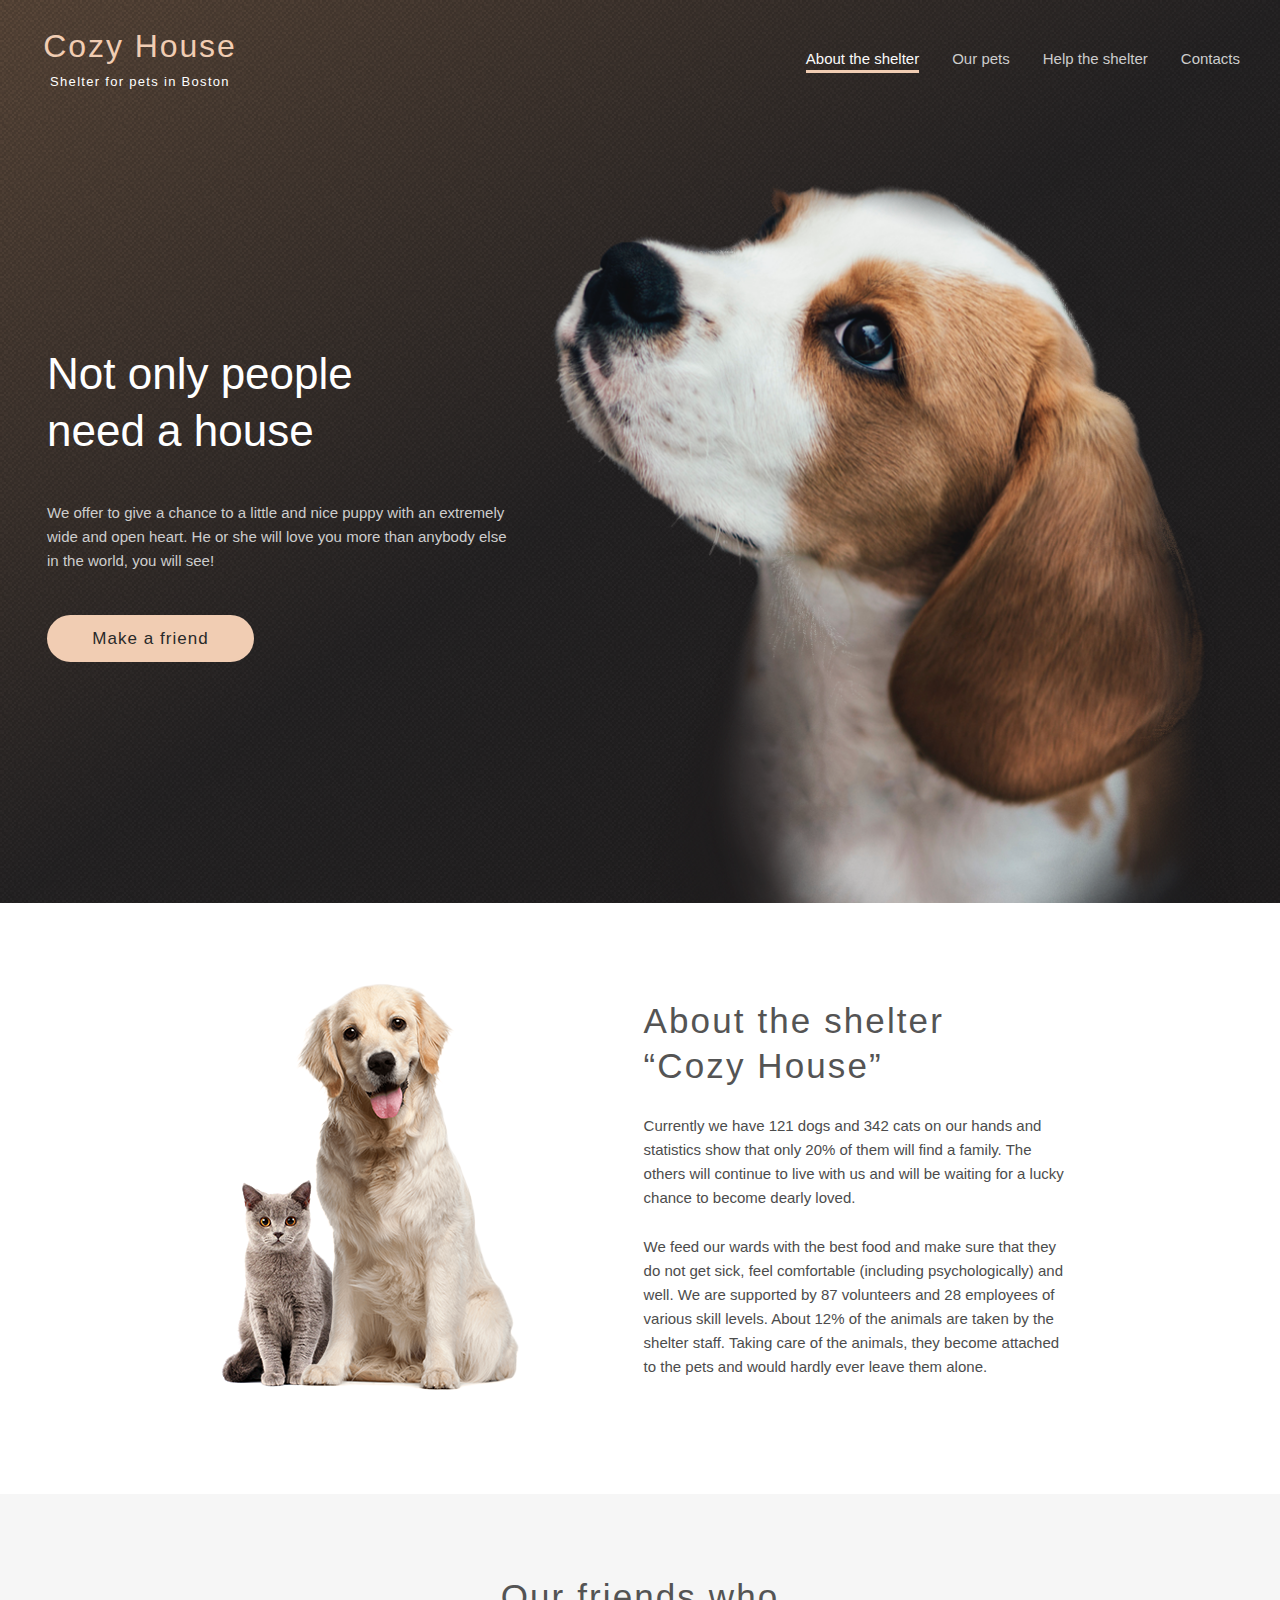
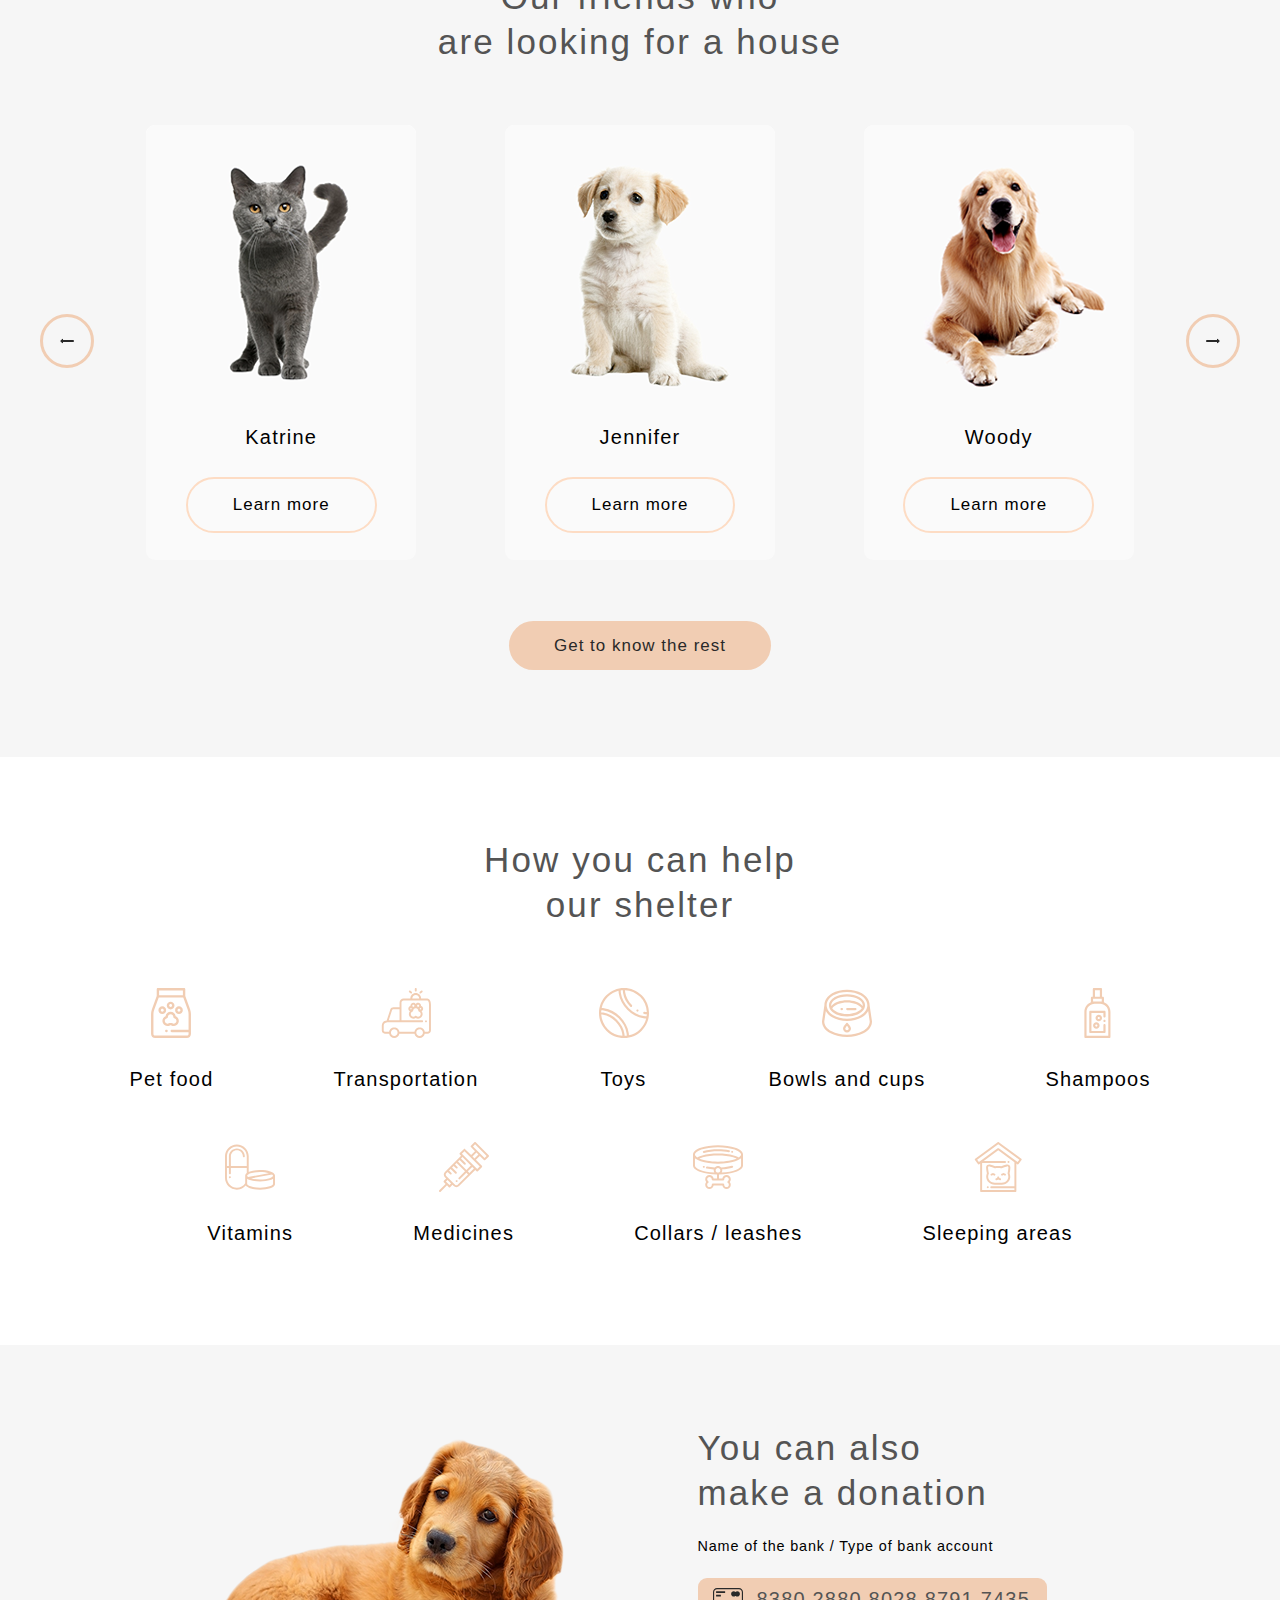
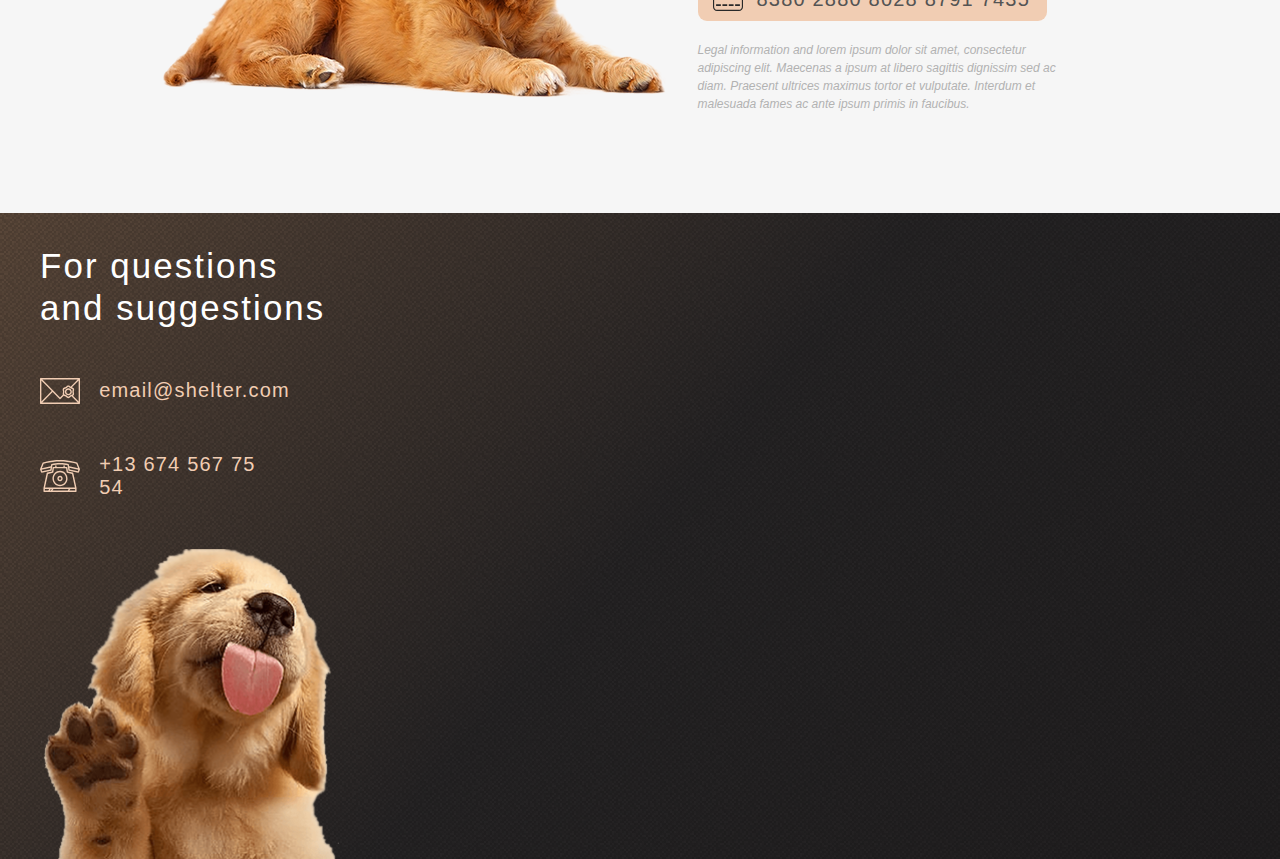
==== commit b67684df: "feat:add adaptive for the block inAddition 320px" ====
--- a/index.html
+++ b/index.html
@@ -169,7 +169,7 @@
 									You can also<br>make a donation
 								</h3>
 								<h5 class="inAddition__subtitle">Name of the bank / Type of bank account</h5>
-								<!-- <a href="#" class="inAddition__card">
+								<a href="#" class="inAddition__card">
 									<div class="inAddition__card__content">
 										<div class="inAddition__card__icon">
 											<img src="img/donation/credit-card.svg" alt="">
@@ -180,7 +180,7 @@
 									</div>
 								</a>
 								<div class="inAddition__text">Legal information and lorem ipsum dolor sit amet, consectetur adipiscing elit. Maecenas a ipsum at libero sagittis dignissim sed ac diam. Praesent ultrices maximus tortor et vulputate. Interdum et malesuada fames ac ante ipsum primis in faucibus.</div>
-							</div> -->
+							</div>
 						</div>  <!-- /inAddition__content -->
 					</div>  <!-- /container -->
 				</section>
--- a/src/styles/css/main.css
+++ b/src/styles/css/main.css
@@ -341,12 +341,14 @@
   align-items: center;
 }
 .help__item__img {
+  max-height: 50px;
   margin-bottom: 30px;
   background-size: cover;
   max-width: 100%;
 }
 .help__item__title {
   font-size: 1.25rem;
+  text-align: center;
   line-height: 115%;
   letter-spacing: 0.06em;
   font-weight: 400;
@@ -371,11 +373,11 @@
   width: 35%;
 }
 .inAddition__subtitle {
-  font-size: 0.9375rem;
+  font-size: 0.9rem;
   font-weight: 400;
   line-height: 110%;
   letter-spacing: 0.06em;
-  margin: 20px 0;
+  margin: 23px 0;
 }
 .inAddition__card {
   display: inline-block;
@@ -522,7 +524,7 @@
   .inAddition__right {
     width: 51%;
     order: 1;
-    margin: 0 0 60px 0;
+    margin: 0 auto 60px;
   }
   .ourPets__title {
     margin-bottom: 28px;
@@ -595,6 +597,25 @@
   }
   .about__text {
     width: 100%;
+  }
+  .ourFriends__slider {
+    flex-wrap: wrap;
+  }
+  .ourFriends__arrow {
+    margin-top: 20px;
+  }
+  .ourFriends__arrow-left {
+    order: 1;
+    margin-left: 58px;
+  }
+  .ourFriends__arrow-right {
+    order: 2;
+    margin-right: 58px;
+  }
+  .ourFriends__items-position {
+    width: 655px;
+    justify-content: space-around;
+    margin: 0 auto;
   }
 }
 @media screen and (max-width: 710px) {
@@ -650,6 +671,12 @@
   .about__right {
     margin: 0 13% 80px;
   }
+  .inAddition__content {
+    gap: 0 0;
+  }
+  .inAddition__right {
+    width: 380px;
+  }
 }
 @media screen and (max-width: 420px) {
   .start__screen__left {
@@ -659,6 +686,28 @@
   .about__right {
     margin: 0 5% 80px;
   }
+  .help__item__title {
+    font-size: 0.94rem;
+  }
+  .help__list {
+    gap: 51px 100px;
+  }
+  .inAddition__img {
+    max-width: 260px;
+  }
+  .inAddition__right {
+    width: 100%;
+    margin: 0 auto 44px;
+  }
+  .inAddition__card {
+    width: 300px;
+  }
+  .inAddition__card__num {
+    font-size: 0.93rem;
+  }
+  .inAddition__text {
+    width: 100%;
+  }
 }
 @media screen and (max-width: 376px) {
   .container {
@@ -671,7 +720,7 @@
     font-size: 1.56rem;
   }
   .header__wrapper {
-    margin: 0 10px;
+    margin: 0 10px 0 0;
   }
   .start__screen__left {
     width: 100%;
@@ -683,6 +732,10 @@
     letter-spacing: 0.06em;
     padding: 0 50px;
   }
+  .start__screen__img {
+    width: 87%;
+    margin: 0 0 0 13%;
+  }
   .about__content {
     text-align: center;
   }
@@ -693,4 +746,29 @@
     width: 100%;
     margin: 0 0 40px;
   }
+  .ourFriends__slider {
+    margin: -18px 0 54px 0;
+  }
+  .help__list {
+    gap: 0 0;
+  }
+  .help__title {
+    margin-bottom: 42px;
+  }
+  .help__item {
+    width: 50%;
+    margin-bottom: 20px;
+  }
+  .help__item__img {
+    margin-bottom: 25px;
+  }
+  .inAddition__right {
+    text-align: center;
+  }
+  .inAddition__subtitle {
+    letter-spacing: normal;
+  }
+  .inAddition__card {
+    width: 280px;
+  }
 }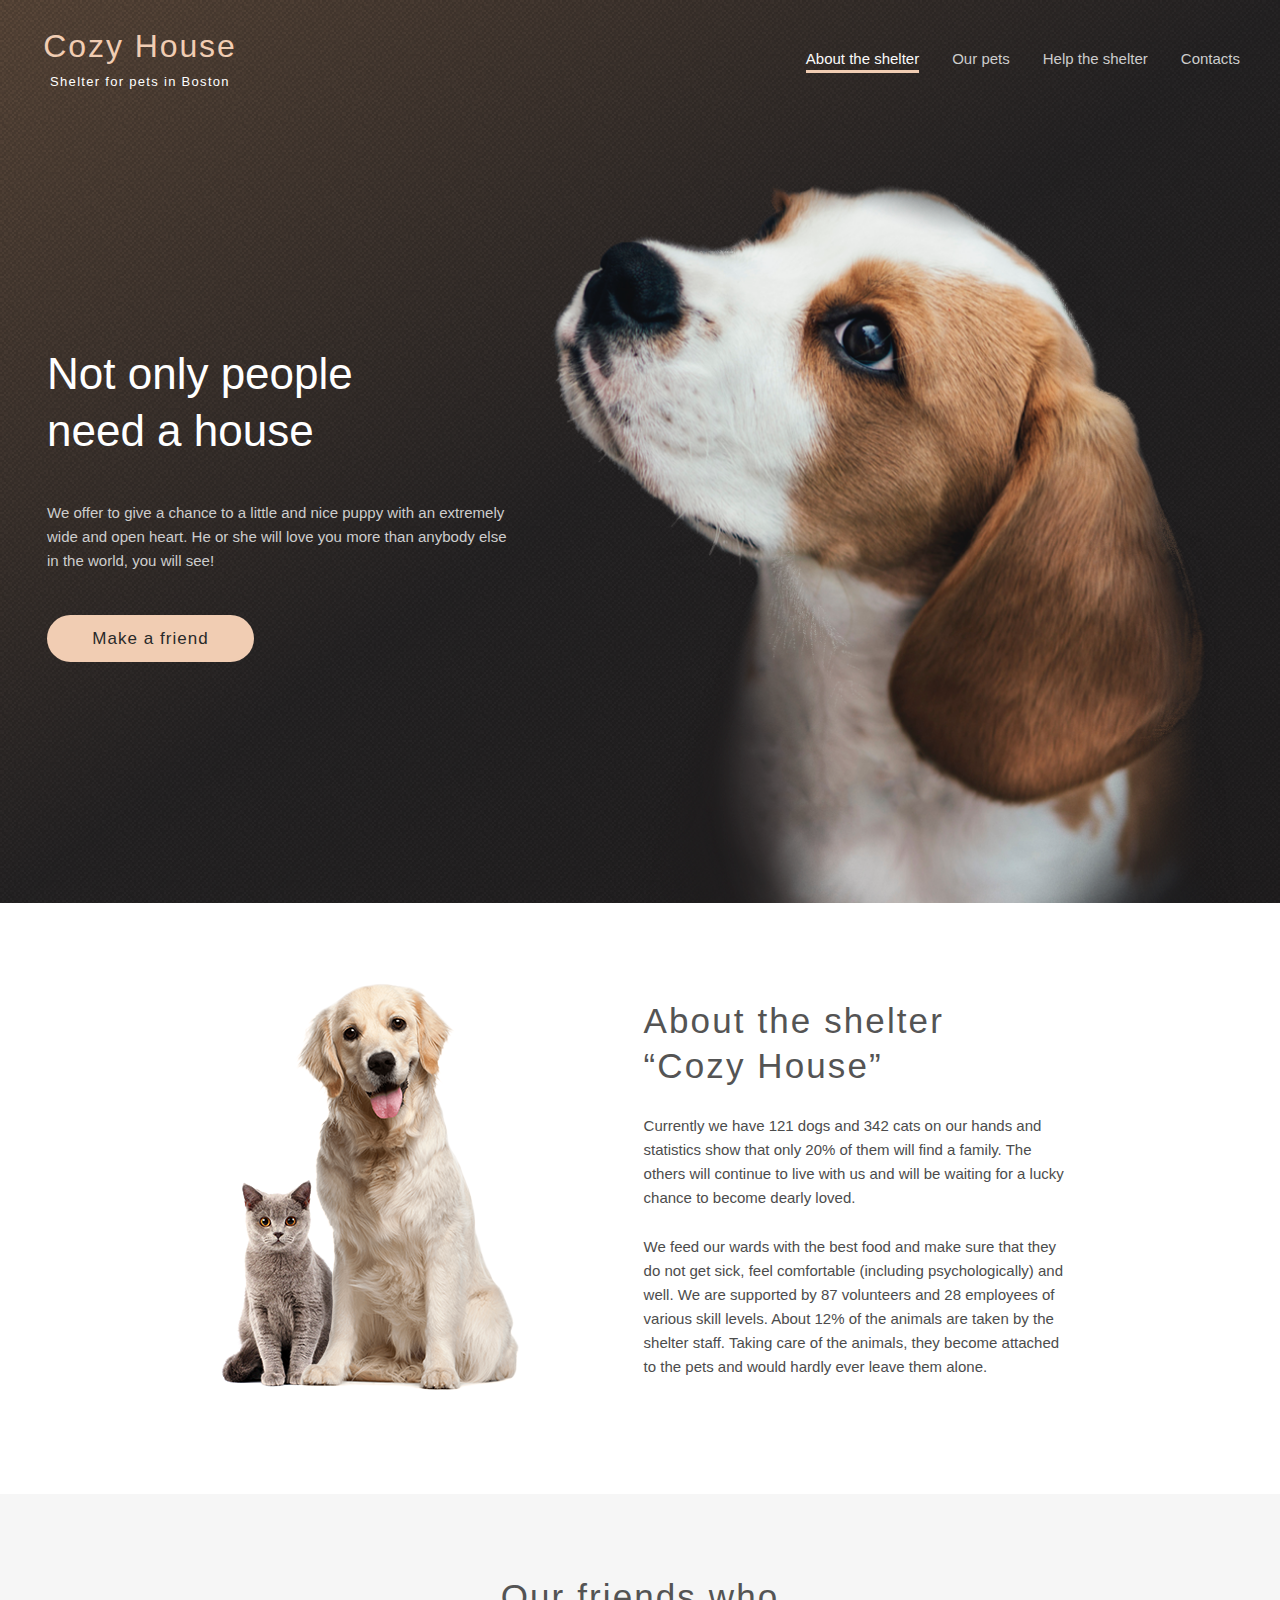
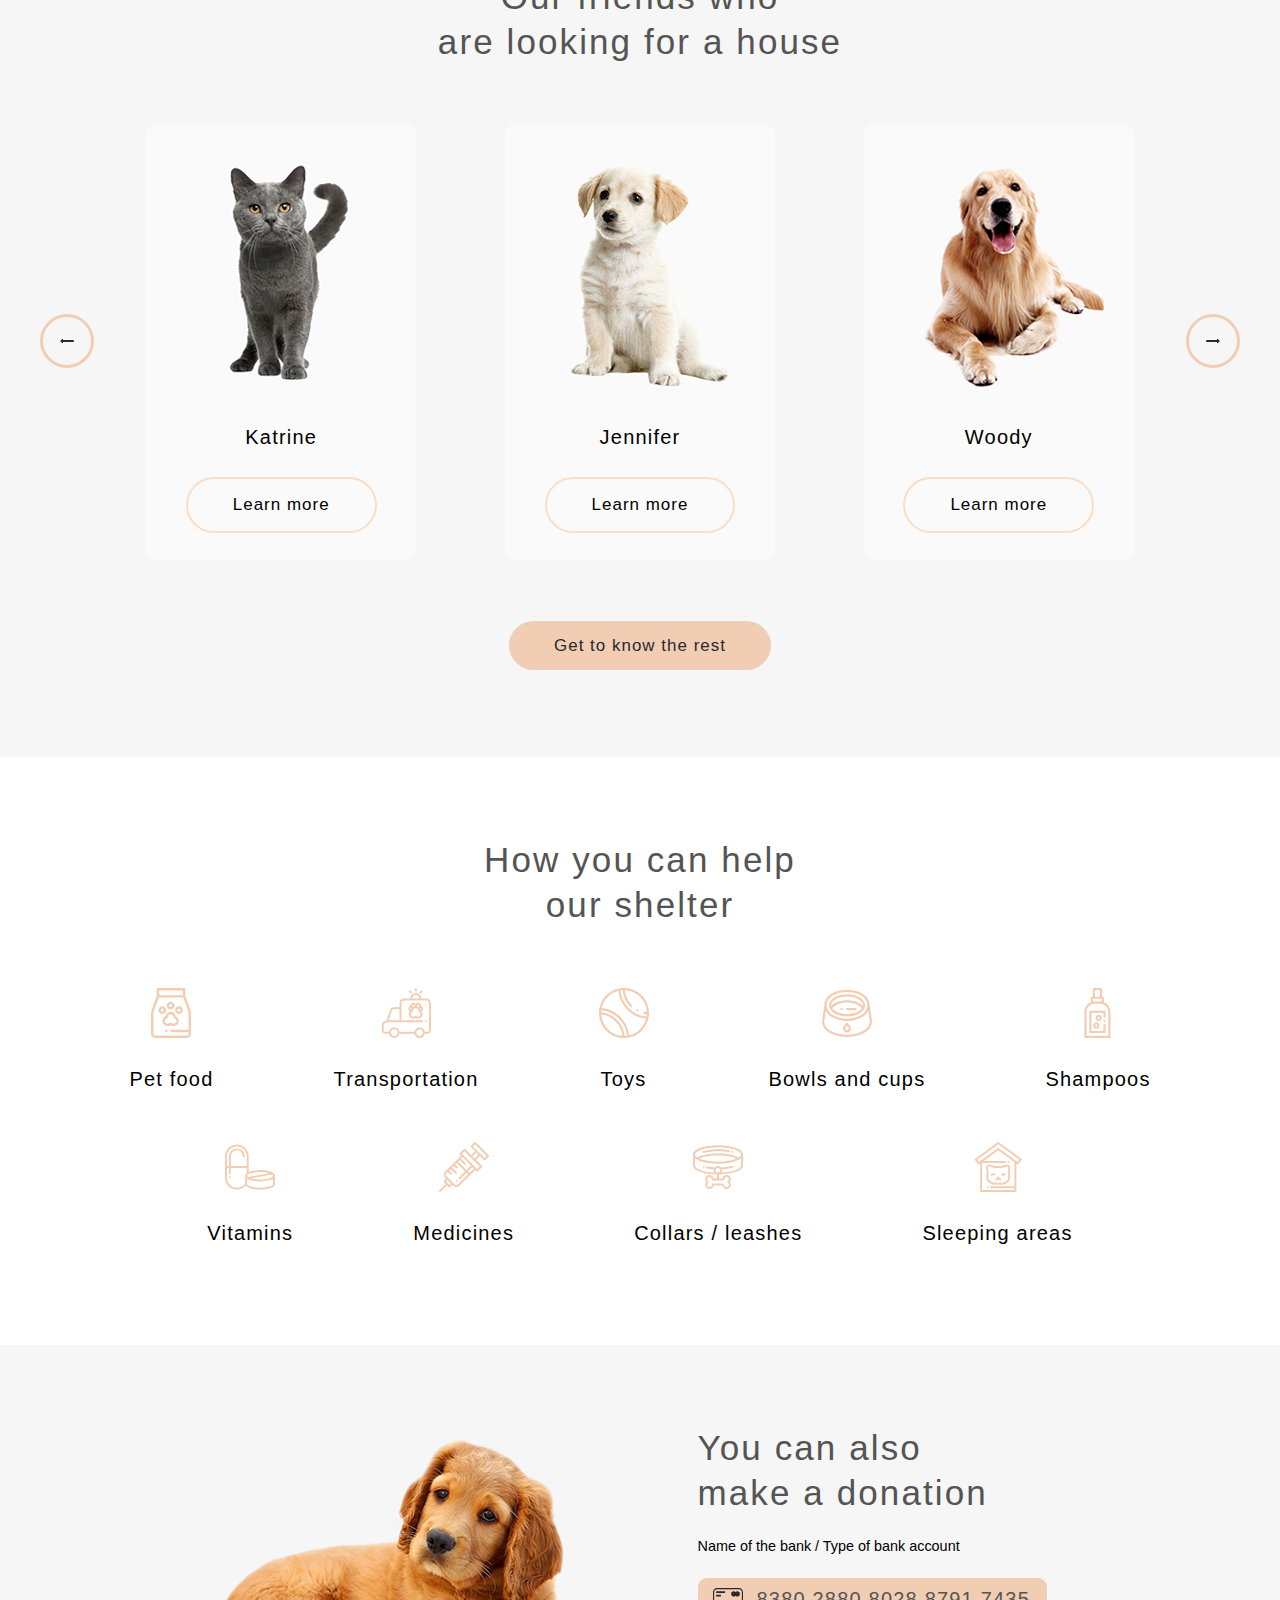
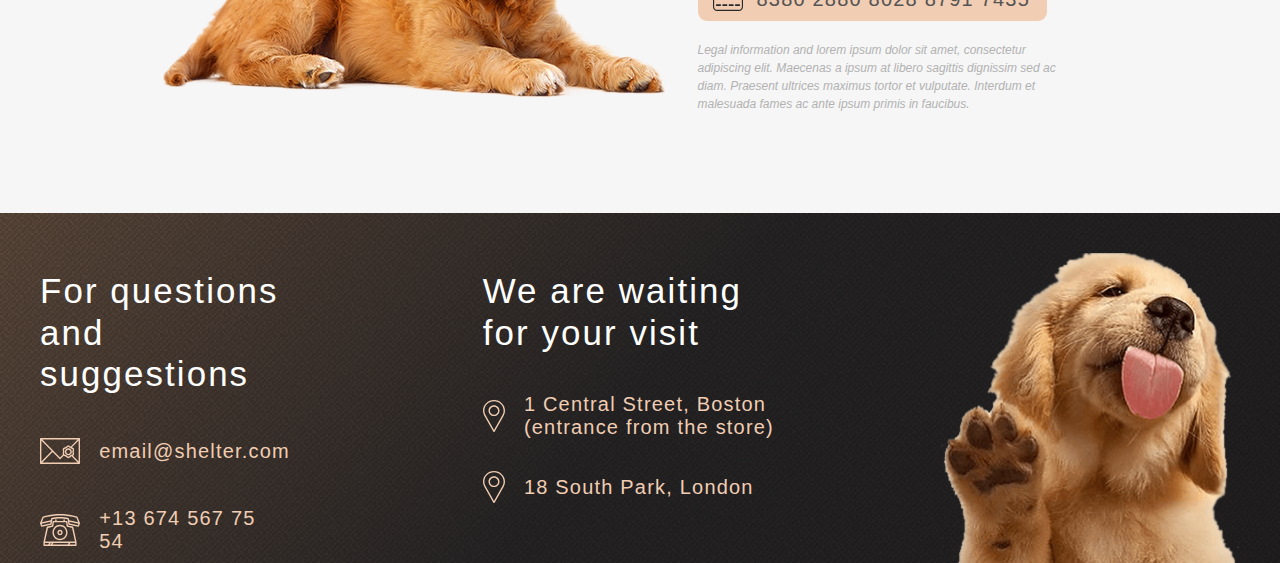
==== commit fdaea559: "feat:add adaptive for the footer 320px and modified footer 1280px and 768px" ====
--- a/index.html
+++ b/index.html
@@ -191,7 +191,7 @@
 					<div class="footer__position">
 						<div class="footer__content">
 							<div class="footer__contacts footerBlockDef">
-								<h3 class="footer__title">For questions<br>and suggestions</h3>
+								<h3 class="footer__title defaultTitle">For questions and suggestions</h3>
 								<a class="footer__linkEmail footerPosDef" href="https://www.google.com/intl/ru/gmail/about/" target="_blank">
 									<img  src="img/footer/icon-email.svg" alt="">
 									<span class="footerStyleDef">email@shelter.com</span>
@@ -202,8 +202,8 @@
 								</a>
 							</div>  <!-- /footer__contacts -->
 
-							<!-- <div class="footer__location footerBlockDef">
-								<div class="footer__title">We are waiting<br>for your visit</div>
+							<div class="footer__location footerBlockDef">
+								<div class="footer__title defaultTitle">We are waiting for your visit</div>
 								<a class="footer__map footerPosDef" href="https://goo.gl/maps/uizAPUXCWnjYLQ96A?coh=178572&entry=tt" target="_blank">
 									<img src="img/footer/map.svg" alt="">
 									<span class="footerStyleDef">1 Central Street, Boston<br>(entrance from the store)</span>
@@ -211,7 +211,7 @@
 								<a class="footer__map footerPosDef" href="https://goo.gl/maps/QBMm5gPeqRqjn1DJ7?coh=178572&entry=tt" target="_blank">
 									<img src="img/footer/map.svg" alt="">
 									<span class="footerStyleDef">18 South Park, London</span>
-								</a> -->
+								</a>
 							</div>  <!-- /footer__location -->
 						</div>  <!-- /footer__content -->
 						<div class="footer__img-block">
--- a/src/styles/css/main.css
+++ b/src/styles/css/main.css
@@ -376,7 +376,6 @@
   font-size: 0.9rem;
   font-weight: 400;
   line-height: 110%;
-  letter-spacing: 0.06em;
   margin: 23px 0;
 }
 .inAddition__card {
@@ -418,47 +417,58 @@
 .footer {
   background: url("../../../img/header__startScreen/background__start.png"), linear-gradient(130deg, rgb(91, 72, 58), rgb(38, 36, 37), rgb(33, 31, 32));
 }
+
 .footer__position {
   display: flex;
   justify-content: space-between;
-  align-items: flex-end;
-}
+  width: 100%;
+  padding-top: 40px;
+}
+
 .footer__content {
-  display: flex;
-  align-items: center;
-  width: 75%;
-  padding: 15px 0 50px;
-}
+  width: 62%;
+  display: flex;
+  justify-content: space-between;
+}
+
 .footer__contacts {
-  margin-right: 18%;
-}
+  width: 40%;
+}
+
 .footer__title {
+  width: 278px;
   font-size: 2.18rem;
   font-weight: 400;
   line-height: 1.2;
   letter-spacing: 0.06em;
   color: #fff;
-}
+  margin-bottom: 40px;
+}
+
 .footer__linkEmail {
   width: 251px;
-  margin: 2.9rem 0;
-}
+  margin-bottom: 40px;
+}
+
 .footer__phone {
   width: 239px;
 }
+
+.footer__location {
+  width: 40.5%;
+}
+
 .footer__map {
-  width: 302px;
-  margin: 2.5rem 0;
-}
-.footer__map:last-child {
-  margin-bottom: 0px;
-}
+  width: 300px;
+  margin-bottom: 32px;
+}
+
 .footer__img-block {
   min-width: 25%;
 }
+
 .footer__img {
-  max-width: 100%;
-  max-height: 92.2%;
+  max-width: 300px;
   vertical-align: bottom;
   background-size: cover;
 }
@@ -479,8 +489,26 @@
   .help__list {
     gap: 51px 90px;
   }
+  .footer__position {
+    display: block;
+    padding-top: 17px;
+  }
+  .footer__content {
+    width: 100%;
+    justify-content: space-around;
+  }
   .footer__contacts {
-    margin-right: 8%;
+    width: 278px;
+  }
+  .footer__location {
+    width: 300px;
+  }
+  .footer__img-block {
+    width: 100%;
+    text-align: center;
+  }
+  .footer__map {
+    margin-bottom: 25px;
   }
 }
 @media screen and (max-width: 1000px) {
@@ -495,18 +523,6 @@
   }
   .inAddition__content {
     gap: 0 20px;
-  }
-  .footer__position {
-    flex-wrap: wrap;
-  }
-  .footer__content {
-    width: 100%;
-    justify-content: space-around;
-    margin: 0 32px 3px;
-  }
-  .footer__img-block {
-    width: 100%;
-    text-align: center;
   }
   .ourPets__slider {
     -moz-column-gap: 36px;
@@ -621,6 +637,29 @@
 @media screen and (max-width: 710px) {
   .menu__item {
     margin-right: 18px;
+  }
+  .footer__content {
+    display: block;
+  }
+  .footer__contacts {
+    margin: 0 auto 40px;
+  }
+  .footer__title {
+    text-align: center;
+  }
+  .footer__location {
+    margin: 0 auto 40px;
+    padding-left: 10px;
+  }
+  .footer__linkEmail {
+    margin-left: 10px;
+  }
+  .footer__phone {
+    margin-left: 17px;
+  }
+  .footer__map {
+    margin-left: -10px;
+    margin-bottom: 42px;
   }
 }
 @media screen and (max-width: 670px) {
@@ -708,6 +747,9 @@
   .inAddition__text {
     width: 100%;
   }
+  .footer__img {
+    width: 260px;
+  }
 }
 @media screen and (max-width: 376px) {
   .container {
@@ -771,4 +813,7 @@
   .inAddition__card {
     width: 280px;
   }
+  .footer__position {
+    padding-top: 35px;
+  }
 }